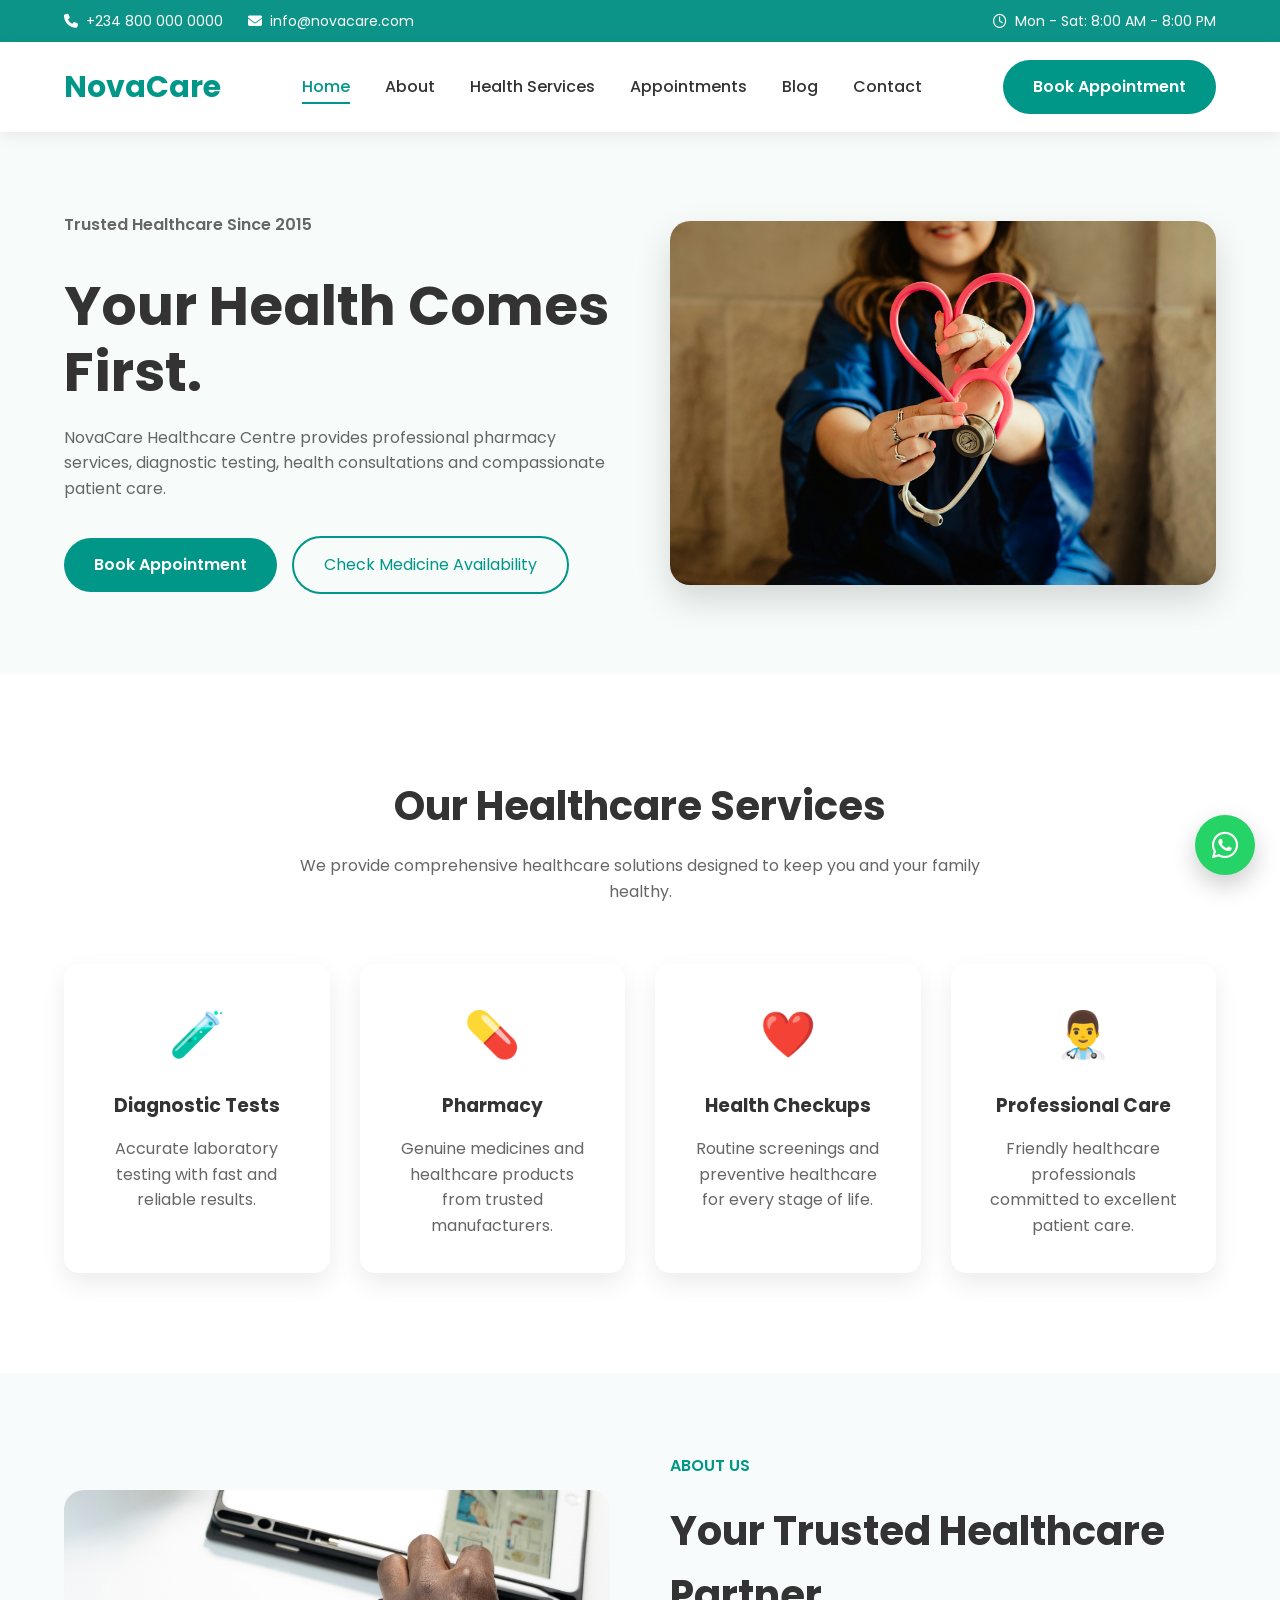
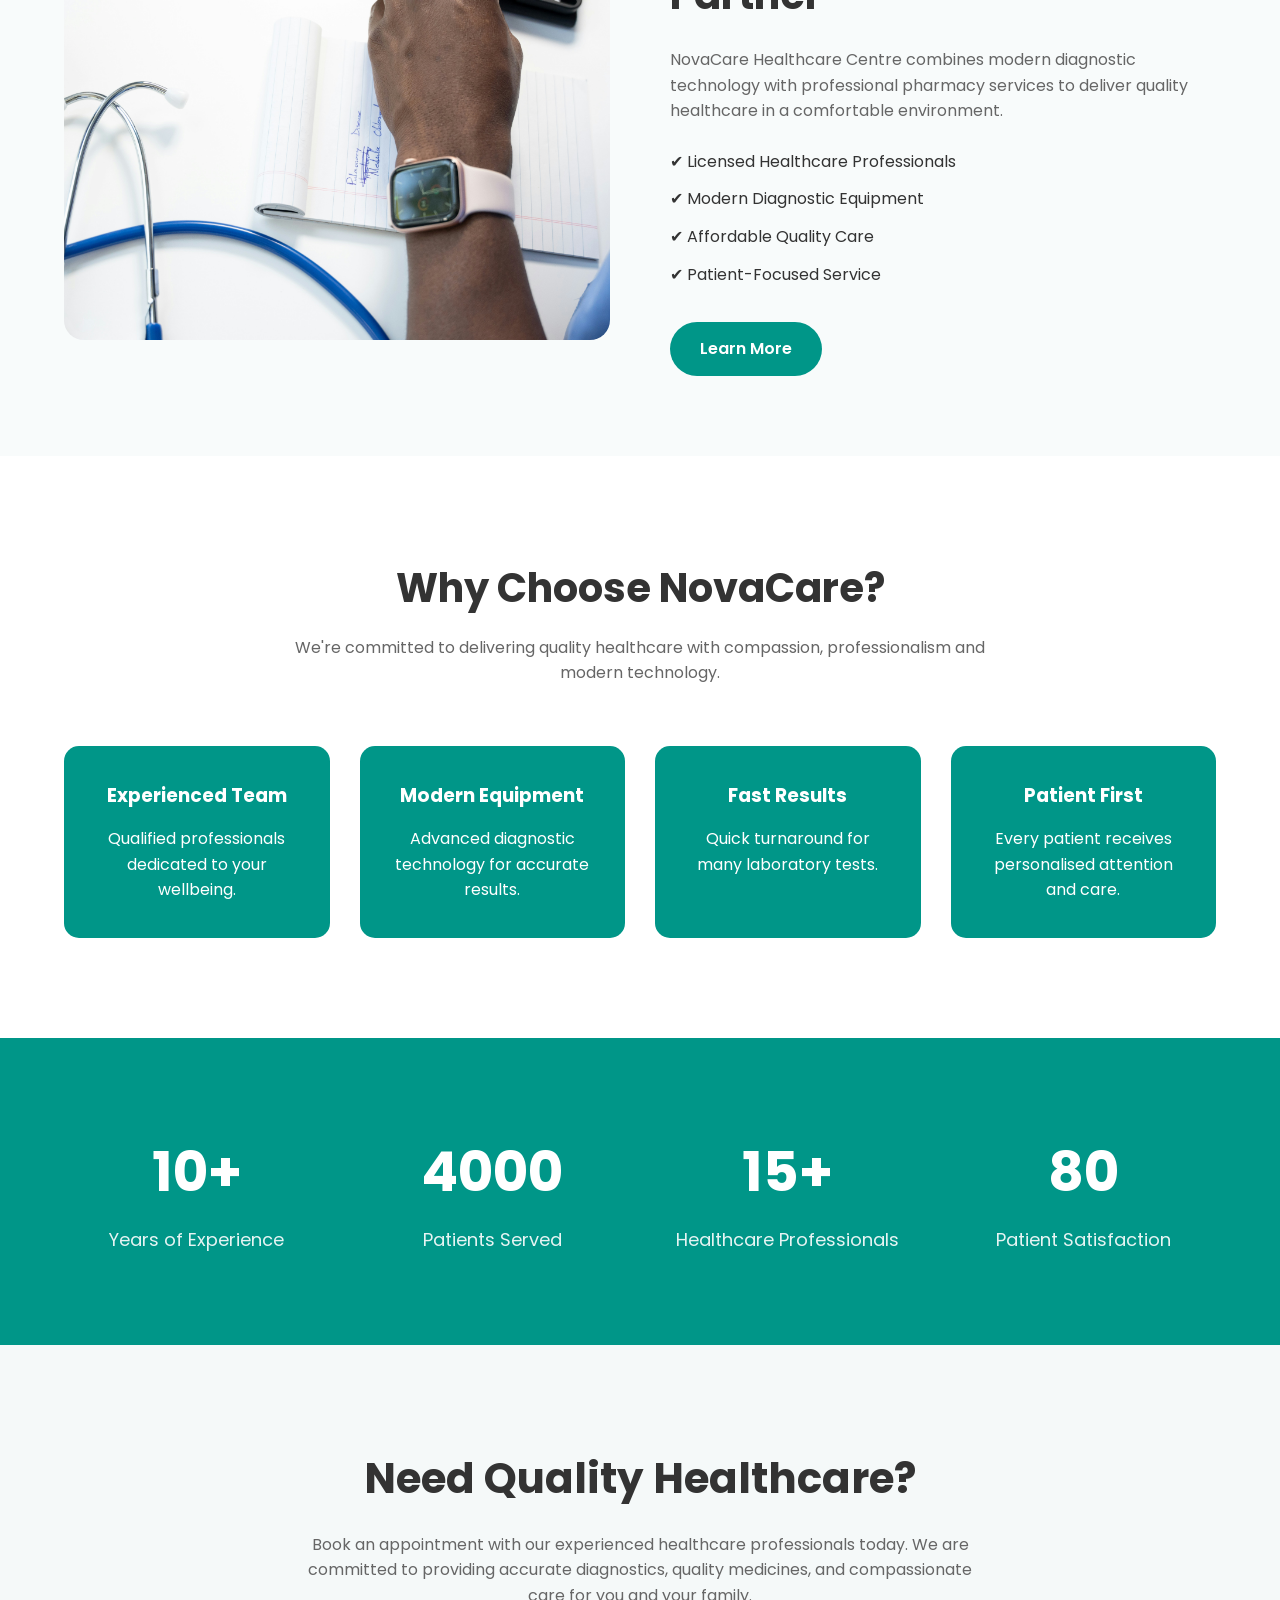
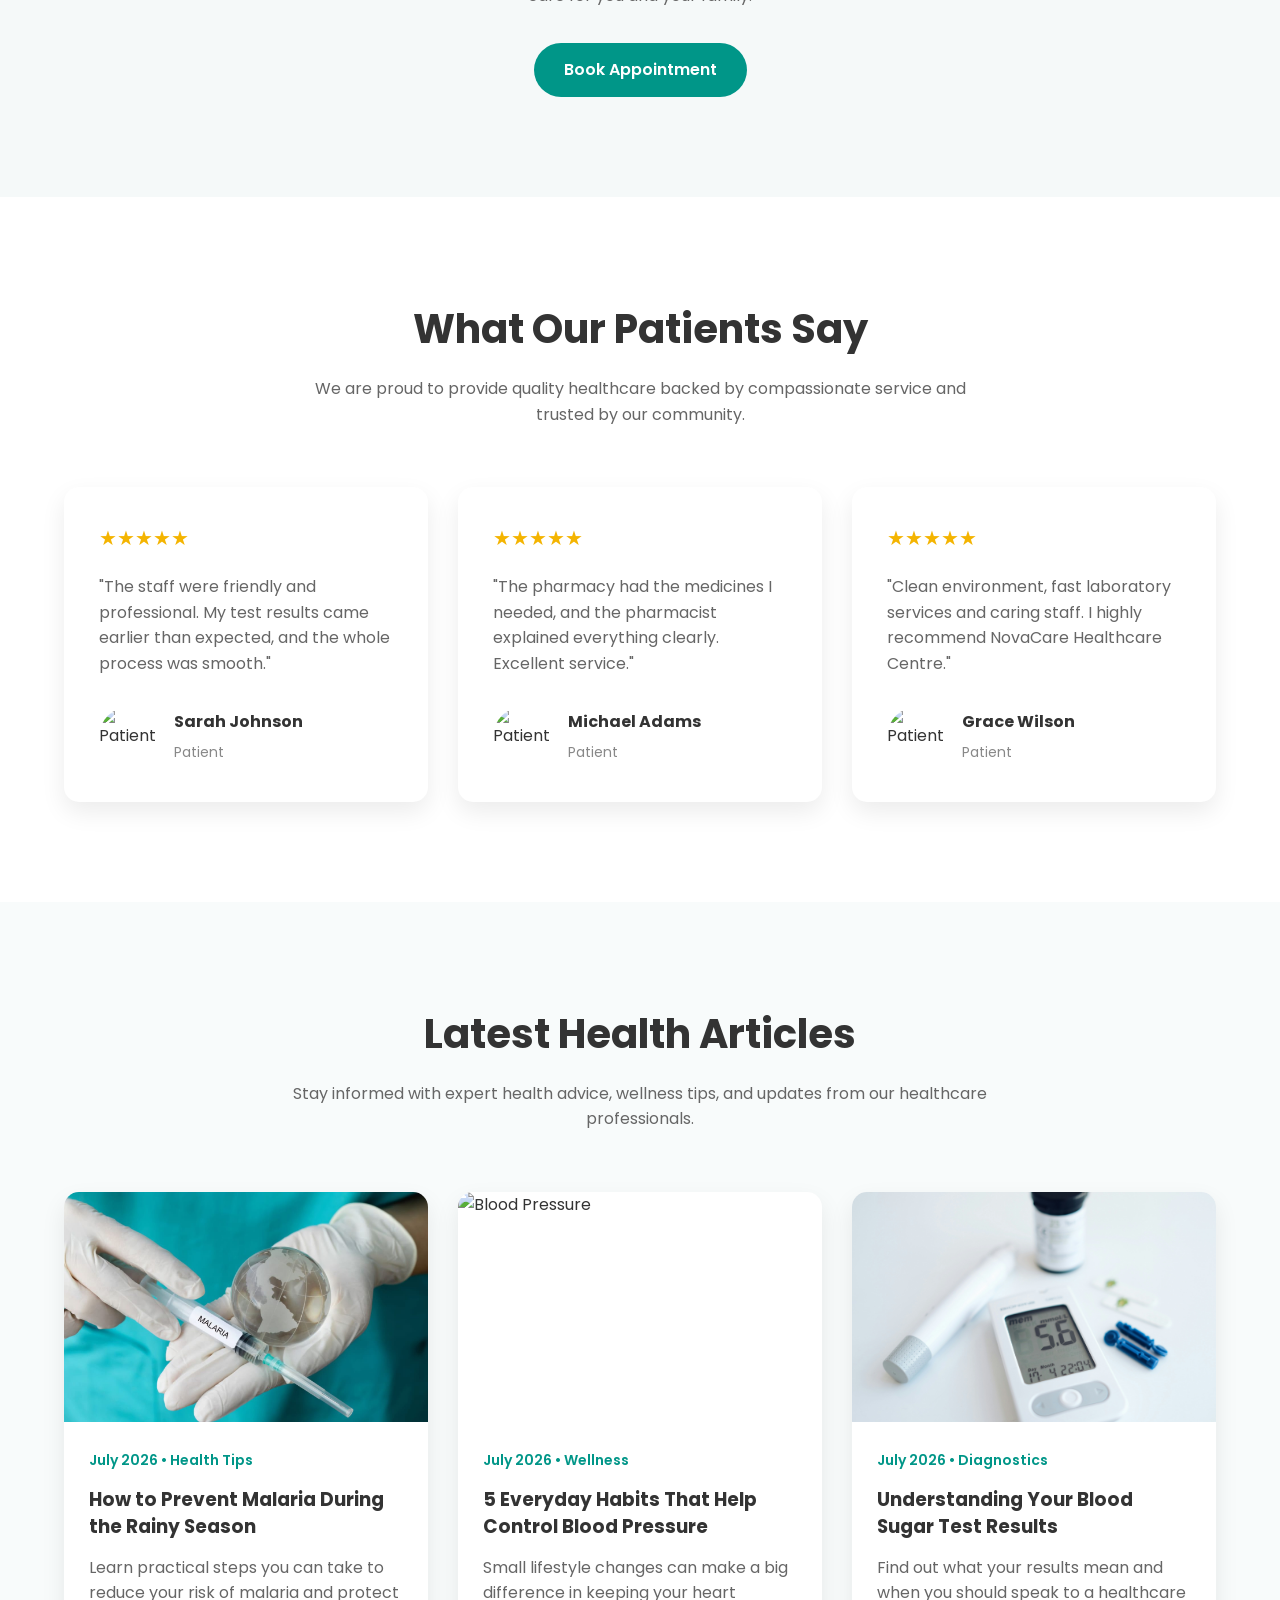
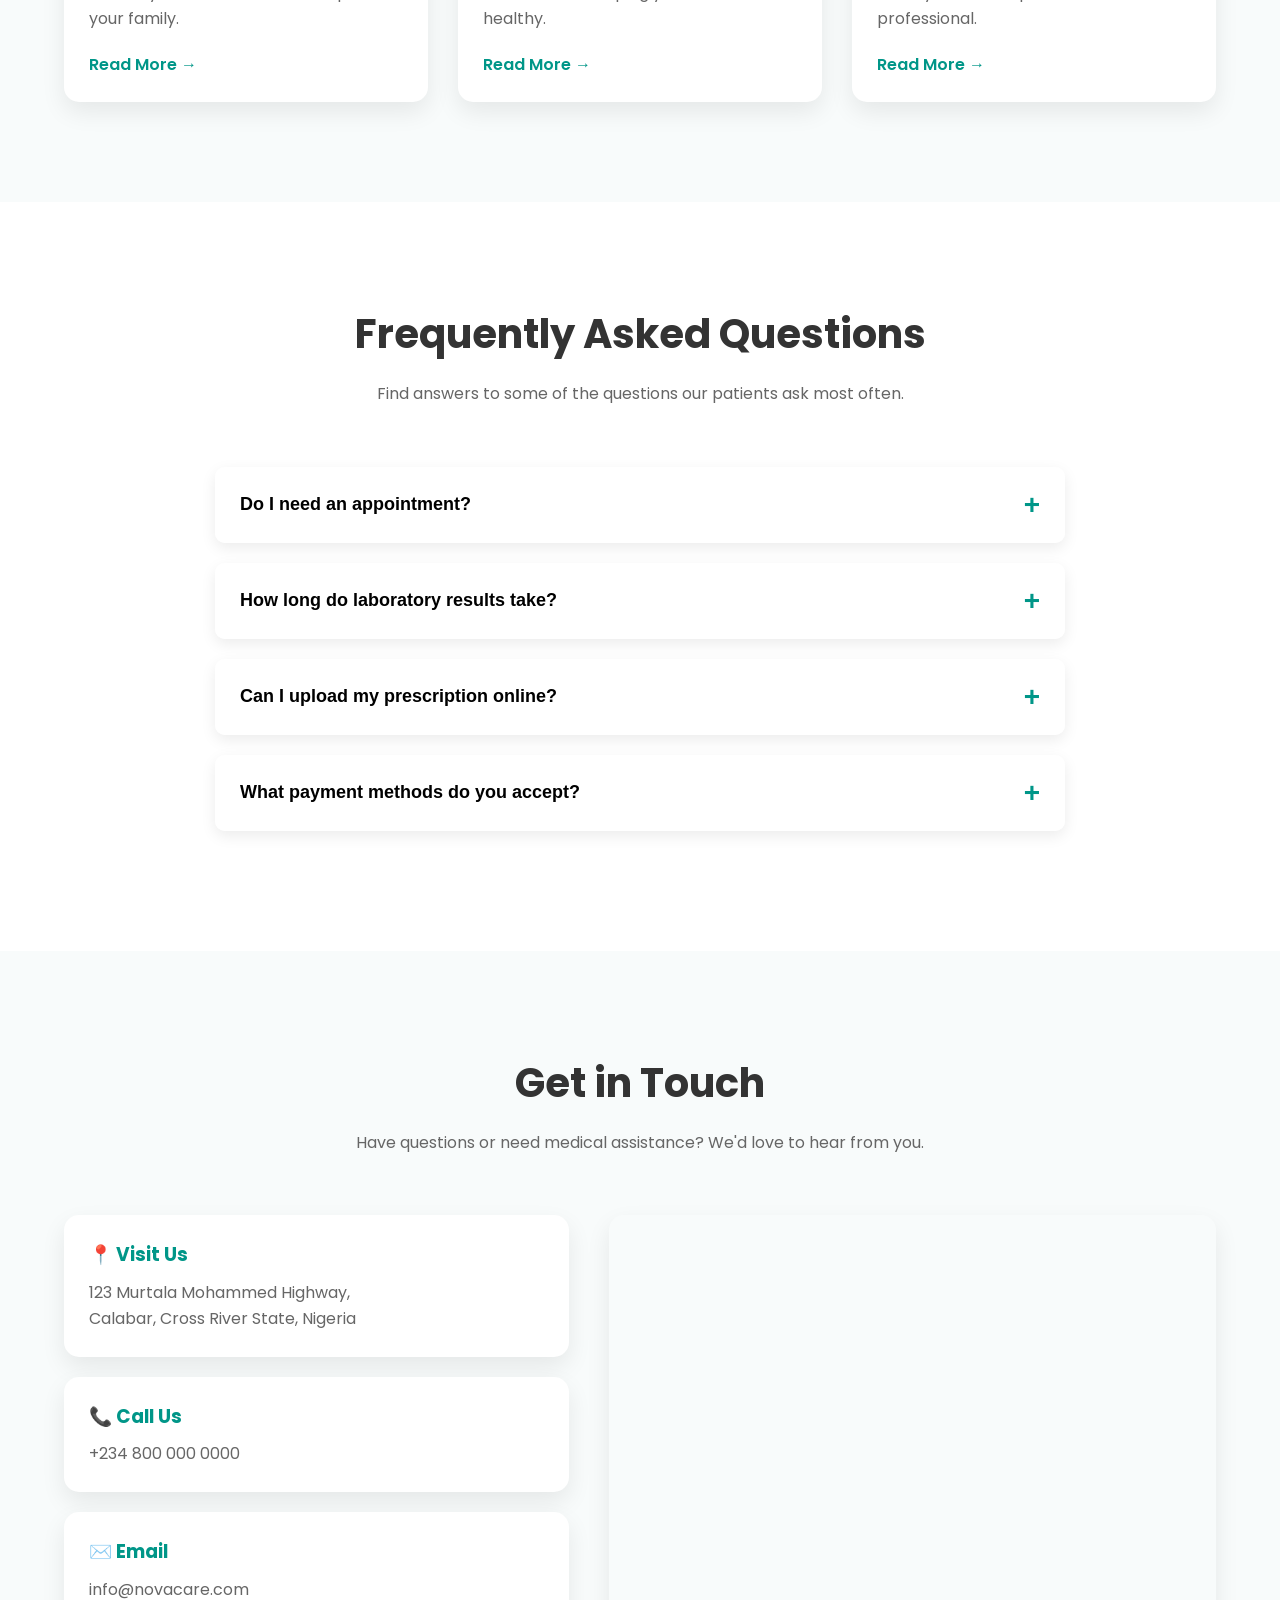
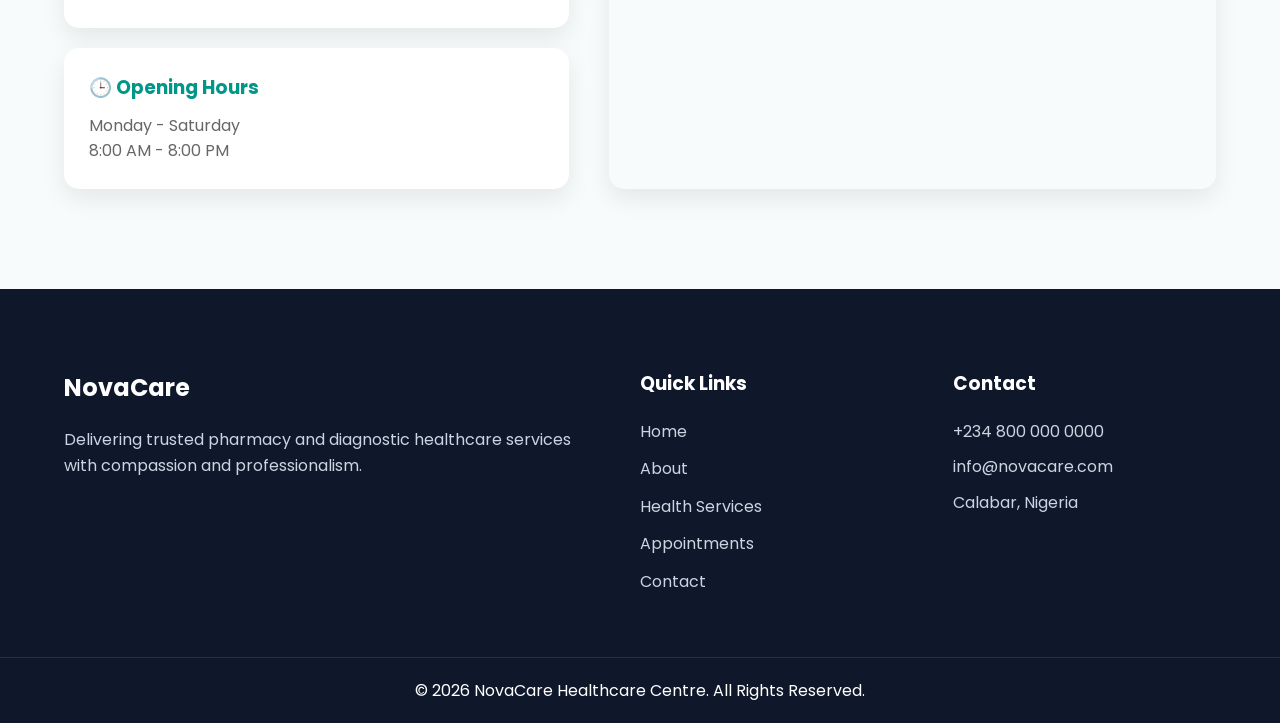
==== index.html @ 275d57fd "Initial commit: healthcare template" ====
<!DOCTYPE html>
<html lang="en">
<head>
    <meta charset="UTF-8">
    <meta name="viewport" content="width=device-width, initial-scale=1.0">

    <title>NovaCare Healthcare Centre</title>

    <meta name="description" content="Professional pharmacy and diagnostic healthcare services.">

    <link rel="stylesheet" href="css/style.css">

    <link rel="preconnect" href="https://fonts.googleapis.com">
    <link rel="preconnect" href="https://fonts.gstatic.com" crossorigin>

    <link href="https://fonts.googleapis.com/css2?family=Poppins:wght@300;400;500;600;700&display=swap" rel="stylesheet">

    <link rel="stylesheet" href="https://cdnjs.cloudflare.com/ajax/libs/font-awesome/6.7.2/css/all.min.css">
</head>

<body>

    <!-- ================= TOP BAR ================= -->
    <div class="top-bar">

        <div class="container">
    
            <div class="top-left">
    
                <span>
                    <i class="fa-solid fa-phone"></i>
                    +234 800 000 0000
                </span>
    
                <span>
                    <i class="fa-solid fa-envelope"></i>
                    info@novacare.com
                </span>
    
            </div>
    
            <div class="top-right">
    
                <span>
                    <i class="fa-regular fa-clock"></i>
                    Mon - Sat: 8:00 AM - 8:00 PM
                </span>
    
            </div>
    
        </div>
    
    </div>

    <!-- ================= HEADER ================= -->

    <header>

        <div class="container">

            <div class="logo">

                NovaCare
            
            </div>
            
            <div class="menu-toggle">
            
                <i class="fa-solid fa-bars"></i>
            
            </div>
            
            <nav>
            
                <ul>
            
                    <li><a href="#" class="active">Home</a></li>
                    <li><a href="#">About</a></li>
                    <li><a href="#">Health Services</a></li>
                    <li><a href="#">Appointments</a></li>
                    <li><a href="#">Blog</a></li>
                    <li><a href="#">Contact</a></li>
            
                </ul>
            
            </nav>

            <a href="#" class="btn">

                Book Appointment

            </a>

        </div>

    </header>


    <!-- ================= HERO ================= -->

    <section class="hero">

        <div class="container hero-content">

            <div class="hero-text">

                <p class="small-title">

                    Trusted Healthcare Since 2015

                </p>

                <h1>

                    Your Health Comes First.

                </h1>

                <p>

                    NovaCare Healthcare Centre provides professional pharmacy services,
                    diagnostic testing, health consultations and compassionate patient care.

                </p>

                <div class="hero-buttons">

                    <a href="#" class="btn">

                        Book Appointment

                    </a>

                    <a href="#" class="btn-outline">

                        Check Medicine Availability

                    </a>

                </div>

            </div>

            <div class="hero-image">

                <img src="images/hero.jpg" alt="Healthcare">

            </div>

        </div>

    </section>

    <!-- ================= QUICK SERVICES ================= -->

<section class="quick-services">

    <div class="container">

        <div class="section-title">

            <h2>Our Healthcare Services</h2>

            <p>
                We provide comprehensive healthcare solutions designed to keep you and your family healthy.
            </p>

        </div>

        <div class="services-grid">

            <div class="service-card">

                <div class="service-icon">🧪</div>

                <h3>Diagnostic Tests</h3>

                <p>
                    Accurate laboratory testing with fast and reliable results.
                </p>

            </div>

            <div class="service-card">

                <div class="service-icon">💊</div>

                <h3>Pharmacy</h3>

                <p>
                    Genuine medicines and healthcare products from trusted manufacturers.
                </p>

            </div>

            <div class="service-card">

                <div class="service-icon">❤️</div>

                <h3>Health Checkups</h3>

                <p>
                    Routine screenings and preventive healthcare for every stage of life.
                </p>

            </div>

            <div class="service-card">

                <div class="service-icon">👨‍⚕️</div>

                <h3>Professional Care</h3>

                <p>
                    Friendly healthcare professionals committed to excellent patient care.
                </p>

            </div>

        </div>

    </div>

</section>

<!-- ================= ABOUT ================= -->

<section class="about fade">

    <div class="container about-content">

        <div class="about-image">

            <img src="images/partner.jpg" alt="Healthcare Team">

        </div>

        <div class="about-text">

            <span>ABOUT US</span>

            <h2>Your Trusted Healthcare Partner</h2>

            <p>

                NovaCare Healthcare Centre combines modern diagnostic technology with
                professional pharmacy services to deliver quality healthcare in a
                comfortable environment.

            </p>

            <ul>

                <li>✔ Licensed Healthcare Professionals</li>

                <li>✔ Modern Diagnostic Equipment</li>

                <li>✔ Affordable Quality Care</li>

                <li>✔ Patient-Focused Service</li>

            </ul>

            <a href="#" class="btn">

                Learn More

            </a>

        </div>

    </div>

</section>

<!-- ================= WHY CHOOSE US ================= -->

<section class="why-us">

    <div class="container">

        <div class="section-title">

            <h2>Why Choose NovaCare?</h2>

            <p>

                We're committed to delivering quality healthcare with compassion,
                professionalism and modern technology.

            </p>

        </div>

        <div class="why-grid">

            <div class="why-card">

                <h3>Experienced Team</h3>

                <p>
                    Qualified professionals dedicated to your wellbeing.
                </p>

            </div>

            <div class="why-card">

                <h3>Modern Equipment</h3>

                <p>
                    Advanced diagnostic technology for accurate results.
                </p>

            </div>

            <div class="why-card">

                <h3>Fast Results</h3>

                <p>
                    Quick turnaround for many laboratory tests.
                </p>

            </div>

            <div class="why-card">

                <h3>Patient First</h3>

                <p>
                    Every patient receives personalised attention and care.
                </p>

            </div>

        </div>

    </div>

</section>

<!-- ================= STATS ================= -->

<section class="stats">

    <div class="container">

        <div class="stats-grid">

            <div class="stat-card">

                <h2 class="counter" data-target="10">0</h2>

                <p>Years of Experience</p>

            </div>

            <div class="stat-card">

                <h2 class="counter" data-target="5000">0</h2>

                <p>Patients Served</p>

            </div>

            <div class="stat-card">

                <h2 class="counter" data-target="15">0</h2>

                <p>Healthcare Professionals</p>

            </div>

            <div class="stat-card">

                <h2 class="counter" data-target="98">0</h2>

                <p>Patient Satisfaction</p>

            </div>

        </div>

    </div>

</section>

<!-- ================= CTA ================= -->

<section class="cta">

    <div class="container">

        <h2>Need Quality Healthcare?</h2>

        <p>
            Book an appointment with our experienced healthcare professionals today.
            We are committed to providing accurate diagnostics, quality medicines,
            and compassionate care for you and your family.
        </p>

        <a href="appointment.html" class="btn">
            Book Appointment
        </a>

    </div>

</section>

<!-- ================= TESTIMONIALS ================= -->

<section class="testimonials">

    <div class="container">

        <div class="section-title">

            <h2>What Our Patients Say</h2>

            <p>
                We are proud to provide quality healthcare backed by compassionate service
                and trusted by our community.
            </p>

        </div>

        <div class="testimonial-grid">

            <div class="testimonial-card">

                <div class="stars">
                    ★★★★★
                </div>

                <p>

                    "The staff were friendly and professional. My test results came
                    earlier than expected, and the whole process was smooth."

                </p>

                <div class="patient">

                    <img src="images/patient1.jpg" alt="Patient">

                    <div>

                        <h4>Sarah Johnson</h4>

                        <span>Patient</span>

                    </div>

                </div>

            </div>

            <div class="testimonial-card">

                <div class="stars">
                    ★★★★★
                </div>

                <p>

                    "The pharmacy had the medicines I needed, and the pharmacist
                    explained everything clearly. Excellent service."

                </p>

                <div class="patient">

                    <img src="images/patient2.jpg" alt="Patient">

                    <div>

                        <h4>Michael Adams</h4>

                        <span>Patient</span>

                    </div>

                </div>

            </div>

            <div class="testimonial-card">

                <div class="stars">
                    ★★★★★
                </div>

                <p>

                    "Clean environment, fast laboratory services and caring staff.
                    I highly recommend NovaCare Healthcare Centre."

                </p>

                <div class="patient">

                    <img src="images/patient3.jpg" alt="Patient">

                    <div>

                        <h4>Grace Wilson</h4>

                        <span>Patient</span>

                    </div>

                </div>

            </div>

        </div>

    </div>

</section>

<!-- ================= BLOG ================= -->

<section class="blog">

    <div class="container">

        <div class="section-title">

            <h2>Latest Health Articles</h2>

            <p>
                Stay informed with expert health advice, wellness tips, and updates
                from our healthcare professionals.
            </p>

        </div>

        <div class="blog-grid">

            <!-- Card 1 -->

            <article class="blog-card">

                <img src="images/prevent_malaria.jpeg" alt="Preventing Malaria">

                <div class="blog-content">

                    <span>July 2026 • Health Tips</span>

                    <h3>How to Prevent Malaria During the Rainy Season</h3>

                    <p>
                        Learn practical steps you can take to reduce your risk of malaria
                        and protect your family.
                    </p>

                    <a href="#">Read More →</a>

                </div>

            </article>

            <!-- Card 2 -->

            <article class="blog-card">

                <img src="images/blood_pressure.jpg" alt="Blood Pressure">

                <div class="blog-content">

                    <span>July 2026 • Wellness</span>

                    <h3>5 Everyday Habits That Help Control Blood Pressure</h3>

                    <p>
                        Small lifestyle changes can make a big difference in keeping your
                        heart healthy.
                    </p>

                    <a href="#">Read More →</a>

                </div>

            </article>

            <!-- Card 3 -->

            <article class="blog-card">

                <img src="images/blood_sugar.jpg" alt="Blood Sugar Test">

                <div class="blog-content">

                    <span>July 2026 • Diagnostics</span>

                    <h3>Understanding Your Blood Sugar Test Results</h3>

                    <p>
                        Find out what your results mean and when you should speak to a
                        healthcare professional.
                    </p>

                    <a href="#">Read More →</a>

                </div>

            </article>

        </div>

    </div>

</section>
<!-- ================= FAQ ================= -->

<section class="faq">

    <div class="container">

        <div class="section-title">

            <h2>Frequently Asked Questions</h2>

            <p>
                Find answers to some of the questions our patients ask most often.
            </p>

        </div>

        <div class="faq-container">

            <div class="faq-item">

                <button class="faq-question">

                    Do I need an appointment?

                    <span>+</span>

                </button>

                <div class="faq-answer">

                    <p>
                        Walk-in patients are welcome, but booking an appointment
                        helps us serve you faster.
                    </p>

                </div>

            </div>

            <div class="faq-item">

                <button class="faq-question">

                    How long do laboratory results take?

                    <span>+</span>

                </button>

                <div class="faq-answer">

                    <p>
                        Most routine laboratory results are available within
                        24 hours. Some specialised tests may take longer.
                    </p>

                </div>

            </div>

            <div class="faq-item">

                <button class="faq-question">

                    Can I upload my prescription online?

                    <span>+</span>

                </button>

                <div class="faq-answer">

                    <p>
                        Yes. You can upload a clear photo of your prescription,
                        and our pharmacy team will contact you regarding
                        availability.
                    </p>

                </div>

            </div>

            <div class="faq-item">

                <button class="faq-question">

                    What payment methods do you accept?

                    <span>+</span>

                </button>

                <div class="faq-answer">

                    <p>
                        We accept cash, bank transfer, POS payments and
                        other supported payment options.
                    </p>

                </div>

            </div>

        </div>

    </div>

</section>
<!-- ================= CONTACT ================= -->

<section class="contact-section">

    <div class="container">

        <div class="section-title">

            <h2>Get in Touch</h2>

            <p>
                Have questions or need medical assistance? We'd love to hear from you.
            </p>

        </div>

        <div class="contact-grid">

            <!-- Contact Info -->

            <div class="contact-info">

                <div class="contact-card">

                    <h3>📍 Visit Us</h3>

                    <p>
                        123 Murtala Mohammed Highway,<br>
                        Calabar, Cross River State, Nigeria
                    </p>

                </div>

                <div class="contact-card">

                    <h3>📞 Call Us</h3>

                    <p>+234 800 000 0000</p>

                </div>

                <div class="contact-card">

                    <h3>✉️ Email</h3>

                    <p>info@novacare.com</p>

                </div>

                <div class="contact-card">

                    <h3>🕒 Opening Hours</h3>

                    <p>Monday - Saturday</p>
                    <p>8:00 AM - 8:00 PM</p>

                </div>

            </div>

            <!-- Map -->

            <div class="contact-map">

                <iframe
                    src="https://www.google.com/maps?q=Calabar,Nigeria&output=embed"
                    loading="lazy"
                    allowfullscreen>
                </iframe>

            </div>

        </div>

    </div>

</section>

<footer>

    <div class="container footer-grid">

        <div>

            <h2>NovaCare</h2>

            <p>
                Delivering trusted pharmacy and diagnostic healthcare services
                with compassion and professionalism.
            </p>

        </div>

        <div>

            <h3>Quick Links</h3>

            <ul>

                <li><a href="#">Home</a></li>
                <li><a href="#">About</a></li>
                <li><a href="#">Health Services</a></li>
                <li><a href="#">Appointments</a></li>
                <li><a href="#">Contact</a></li>

            </ul>

        </div>

        <div>

            <h3>Contact</h3>

            <p>+234 800 000 0000</p>
            <p>info@novacare.com</p>
            <p>Calabar, Nigeria</p>

        </div>

    </div>

    <div class="copyright">

        <p>

            © 2026 NovaCare Healthcare Centre. All Rights Reserved.

        </p>

    </div>

</footer>


<script src="js/script.js"></script>


<a href="#" class="whatsapp-btn">

    <i class="fa-brands fa-whatsapp"></i>

</a>

<button id="scrollTop">

    <i class="fa-solid fa-arrow-up"></i>
    
    </button>
</body>
</html>
---- css/style.css ----
/* ====================================
   GOOGLE FONT
==================================== */
@import url('https://fonts.googleapis.com/css2?family=Poppins:wght@300;400;500;600;700;800&display=swap');

/* ====================================
   RESET
==================================== */

*{
    margin:0;
    padding:0;
    box-sizing:border-box;
}

html{
    scroll-behavior:smooth;
}

body{
    font-family:"Poppins",sans-serif;
    color:#333;
    background:#fff;
    line-height:1.6;
}

img{
    width:100%;
    display:block;
}

a{
    text-decoration:none;
}

ul{
    list-style:none;
}
.menu-toggle{

    display:none;

    font-size:28px;

    cursor:pointer;

}

@media(max-width:992px){

    .menu-toggle{

        display:block;

    }

    nav{

        position:absolute;

        top:100%;

        left:0;

        width:100%;

        background:#fff;

        display:none;

    }

    nav.active{

        display:block;

    }

    nav ul{

        flex-direction:column;

        padding:25px;

    }

}

#scrollTop{

    position:fixed;

    bottom:100px;

    right:25px;

    width:50px;

    height:50px;

    border:none;

    border-radius:50%;

    background:#009688;

    color:#fff;

    font-size:20px;

    cursor:pointer;

    display:none;

    z-index:999;

}
/* ====================================
   REUSABLE
==================================== */

.container{
    width:90%;
    max-width:1200px;
    margin:auto;
}

.btn{
    display:inline-block;
    padding:14px 30px;
    background:#009688;
    color:#fff;
    border-radius:50px;
    font-weight:600;
    transition:.3s;
}

.btn:hover{
    background:#00796b;
}

.btn-outline{
    display:inline-block;
    padding:14px 30px;
    border:2px solid #009688;
    color:#009688;
    border-radius:50px;
    margin-left:15px;
    transition:.3s;
}

.btn-outline:hover{
    background:#009688;
    color:#fff;
}

/* ====================================
   TOP BAR
==================================== */

.top-bar{
    background:#0d9488;
    color:#fff;
    font-size:14px;
    padding:10px 0;
}

.top-bar .container{
    display:flex;
    justify-content:space-between;
    align-items:center;
}


.top-left span,
.top-right span {
    display: flex;
    align-items: center;
    gap: 8px;
}

.top-left {
    display: flex;
    gap: 25px;
}

/* ====================================
   HEADER
==================================== */

header{

    position:sticky;

    top:0;

    left:0;

    width:100%;

    background:#fff;

    z-index:1000;

    box-shadow:0 3px 15px rgba(0,0,0,.08);

}
header .container{
    display:flex;
    justify-content:space-between;
    align-items:center;
    padding:18px 0;
}

.logo{
    font-size:30px;
    font-weight:700;
    color:#009688;
}

nav ul{
    display:flex;
    gap:35px;
}

nav a{
    color:#333;
    font-weight:500;
    transition:.3s;
}

nav a:hover{
    color:#009688;
}

nav a.active{

    color:#009688;
    
    }
    
    nav a{
    
    position:relative;
    
    }
    
    nav a::after{
    
    content:"";
    
    position:absolute;
    
    left:0;
    
    bottom:-6px;
    
    width:0;
    
    height:2px;
    
    background:#009688;
    
    transition:.3s;
    
    }
    
    nav a:hover::after,
    
    nav a.active::after{
    
    width:100%;
    
    }

/* ====================================
   HERO
==================================== */

.hero{
    padding:80px 0;
    background:#f7fcfb;
}

.hero-content{
    display:grid;
    grid-template-columns:1fr 1fr;
    gap:60px;
    align-items:center;
}

.small-title{
    color:#009688;
    font-weight:600;
    margin-bottom:15px;
}

.hero h1{
    font-size:55px;
    line-height:1.2;
    margin-bottom:20px;
}

.hero p{
    color:#666;
    margin-bottom:35px;
}

.hero-buttons{
    display:flex;
    align-items:center;
    flex-wrap:wrap;
}

.hero-image img{
    border-radius:20px;
    box-shadow:0 15px 35px rgba(0,0,0,.15);
}



.fade{
    opacity:0;
    transform:translateY(60px);
    transition:.8s ease;
}

.fade.show{
    opacity:1;
    transform:translateY(0);
}

/* ==========================
   SECTION TITLE
========================== */

.section-title{
    text-align:center;
    margin-bottom:60px;
}

.section-title h2{
    font-size:40px;
    margin-bottom:15px;
}

.section-title p{
    max-width:700px;
    margin:auto;
    color:#666;
}

/* ==========================
   QUICK SERVICES
========================== */

.quick-services{
    padding:100px 0;
}

.services-grid{
    display:grid;
    grid-template-columns:repeat(4,1fr);
    gap:30px;
}

.service-card{
    background:#fff;
    padding:35px;
    border-radius:15px;
    box-shadow:0 10px 25px rgba(0,0,0,.08);
    text-align:center;
    transition:.3s;
}

.service-card:hover{
    transform:translateY(-10px);
}

.service-icon{
    font-size:45px;
    margin-bottom:20px;
}

.service-card h3{
    margin-bottom:15px;
}

.service-card p{
    color:#666;
}

/* ==========================
   ABOUT
========================== */

.about{
    padding:80px 0;
    background:#f8fbfb;
}

.about-content{
    display:grid;
    grid-template-columns:1fr 1fr;
    gap:60px;
    align-items:center;
}



.about-text span{
    color:#009688;
    font-weight:600;
}

.about-text h2{
    font-size:40px;
    margin:20px 0;
}

.about-text p{
    color:#666;
    margin-bottom:25px;
}

.about-text ul{
    margin-bottom:35px;
}

.about-text li{
    margin-bottom:12px;
}
.about-image img{
    width:100%;
    height:450px;
    object-fit:cover;
    border-radius:20px;
}

/* ==========================
   WHY US
========================== */

.why-us{
    padding:100px 0;
}

.why-grid{
    display:grid;
    grid-template-columns:repeat(4,1fr);
    gap:30px;
}

.why-card{
    padding:35px;
    border-radius:15px;
    text-align:center;
    background:#009688;
    color:#fff;
}

.why-card h3{
    margin-bottom:15px;
}

/* ==========================
   STATS
========================== */

.stats{

    background:#009688;

    padding:90px 0;

}

.stats-grid{

    display:grid;

    grid-template-columns:repeat(4,1fr);

    gap:30px;

}

.stat-card{

    text-align:center;

    color:#fff;

}

.stat-card h2{

    font-size:55px;

    font-weight:700;

    margin-bottom:10px;

}

.stat-card p{

    font-size:18px;

    opacity:.9;

}

/* ==========================
   CTA
========================== */

.cta{

    padding:100px 0;

    text-align:center;

    background:#f5f9f9;

}

.cta h2{

    font-size:42px;

    margin-bottom:20px;

}

.cta p{

    max-width:700px;

    margin:0 auto 35px;

    color:#666;


}

/* ==========================
   TESTIMONIALS
========================== */

.testimonials{

    padding:100px 0;

    background:#fff;

}

.testimonial-grid{

    display:grid;

    grid-template-columns:repeat(3,1fr);

    gap:30px;

}

.testimonial-card{

    background:#fff;

    padding:35px;

    border-radius:15px;

    box-shadow:0 10px 25px rgba(0,0,0,.08);

    transition:.3s;

}

.testimonial-card:hover{

    transform:translateY(-8px);

}

.stars{

    color:#f4b400;

    font-size:20px;

    margin-bottom:20px;

}

.testimonial-card p{

    color:#666;

    margin-bottom:30px;

}

.patient{

    display:flex;

    align-items:center;

    gap:15px;

}

.patient img{

    width:60px;

    height:60px;

    border-radius:50%;

    object-fit:cover;

}

.patient h4{

    margin-bottom:4px;

}

.patient span{

    color:#888;

    font-size:14px;

}

/* ==========================
   BLOG
========================== */

.blog{

    padding:100px 0;

    background:#f8fbfb;

}

.blog-grid{

    display:grid;

    grid-template-columns:repeat(3,1fr);

    gap:30px;

}

.blog-card{

    background:#fff;

    border-radius:15px;

    overflow:hidden;

    box-shadow:0 10px 25px rgba(0,0,0,.08);

    transition:.3s;

}

.blog-card:hover{

    transform:translateY(-10px);

}

.blog-card img{

    width:100%;

    height:230px;

    object-fit:cover;

}

.blog-content{

    padding:25px;

}

.blog-content span{

    color:#009688;

    font-size:14px;

    font-weight:600;

}

.blog-content h3{

    margin:15px 0;

    line-height:1.4;

}

.blog-content p{

    color:#666;

    margin-bottom:20px;

}

.blog-content a{

    color:#009688;

    font-weight:600;

}

.blog-content a:hover{

    text-decoration:underline;

}

/* ==========================
   FAQ
========================== */

.faq{

    padding:100px 0;

}

.faq-container{

    max-width:850px;

    margin:auto;

}

.faq-item{

    margin-bottom:20px;

    border-radius:10px;

    overflow:hidden;

    box-shadow:0 5px 15px rgba(0,0,0,.08);

}

.faq-question{

    width:100%;

    border:none;

    background:#fff;

    padding:22px 25px;

    display:flex;

    justify-content:space-between;

    align-items:center;

    cursor:pointer;

    font-size:18px;

    font-weight:600;

}

.faq-question span{

    font-size:28px;

    color:#009688;

    transition:.3s;

}

.faq-answer{

    background:#f8fbfb;

    max-height:0;

    overflow:hidden;

    transition:max-height .35s ease;

}

.faq-answer p{

    padding:25px;

    color:#666;

}

/* ==========================
   CONTACT
========================== */

.contact-section{

    padding:100px 0;

    background:#f8fbfb;

}

.contact-grid{

    display:grid;

    grid-template-columns:1fr 1.2fr;

    gap:40px;

    align-items:stretch;

}

.contact-info{

    display:grid;

    gap:20px;

}

.contact-card{

    background:#fff;

    padding:25px;

    border-radius:15px;

    box-shadow:0 10px 25px rgba(0,0,0,.08);

}

.contact-card h3{

    margin-bottom:10px;

    color:#009688;

}

.contact-card p{

    color:#666;

}

.contact-map iframe{

    width:100%;

    height:100%;

    min-height:500px;

    border:none;

    border-radius:15px;

    box-shadow:0 10px 25px rgba(0,0,0,.08);

}

/* ==========================
   WHATSAPP BUTTON
========================== */

.whatsapp-btn{

    position:fixed;

    right:25px;

    bottom:25px;

    width:60px;

    height:60px;

    background:#25D366;

    color:#fff;

    border-radius:50%;

    display:flex;

    align-items:center;

    justify-content:center;

    font-size:30px;

    box-shadow:0 10px 25px rgba(0,0,0,.2);

    transition:.3s;

    z-index:1000;

}
.service-card,
.blog-card,
.testimonial-card,
.contact-card{

transition:.4s;

}

.service-card:hover,
.blog-card:hover,
.testimonial-card:hover,
.contact-card:hover{

transform:translateY(-12px);

box-shadow:0 20px 45px rgba(0,0,0,.15);

}
.whatsapp-btn:hover{

    transform:scale(1.1);

}

/* ==========================
   FOOTER
========================== */

footer{

    background:#0f172a;

    color:#fff;

    padding-top:80px;

}

.footer-grid{

    display:grid;

    grid-template-columns:2fr 1fr 1fr;

    gap:50px;

    padding-bottom:50px;

}

.footer-grid h2,
.footer-grid h3{

    margin-bottom:20px;

}

.footer-grid p{

    color:#cbd5e1;

    margin-bottom:10px;

}

.footer-grid ul li{

    margin-bottom:12px;

}

.footer-grid a{

    color:#cbd5e1;

}

.footer-grid a:hover{

    color:#fff;

}

.copyright{

    text-align:center;

    padding:20px;

    border-top:1px solid rgba(255,255,255,.1);

}
.menu-toggle i{
    transition: transform .35s ease;
}

.menu-toggle i.rotate{
    transform: rotate(180deg);
}
/* ==========================
   RESPONSIVE
========================== */

@media (max-width: 992px) {

    /* Navigation */

    .menu-toggle{
        display:block;
    }

    nav{
        position:absolute;
        top:100%;
        left:0;
        width:100%;
        background:#fff;
        display:none;
        box-shadow:0 10px 20px rgba(0,0,0,.08);
    }

    nav.active{
        display:block;
    }

    nav ul{
        flex-direction:column;
        padding:20px;
        gap:20px;
    }

    header .btn{
        display:none;
    }

    /* Hero */

    .hero-content{
        grid-template-columns:1fr;
        text-align:center;
        gap:50px;
    }

    .hero-buttons{
        justify-content:center;
    }

    /* Sections */

    .services-grid,
    .why-grid,
    .about-content,
    .testimonial-grid,
    .blog-grid,
    .contact-grid{
        grid-template-columns:1fr 1fr;
    }

    .stats-grid{
        grid-template-columns:repeat(2,1fr);
    }
    .footer-grid{
        grid-template-columns:1fr;
        text-align:center;
    }

}

@media (max-width:768px){

    /* Top bar */

    .top-bar .container{
        flex-direction:column;
        gap:10px;
        text-align:center;
    }

    .top-left{
        flex-direction:column;
        gap:8px;
    }

    /* Headings */

    .section-title h2,
    .about-text h2,
    .hero h1{
        font-size:32px;
    }

    /* Hero */

    .hero{
        padding:60px 0;
    }

    .hero-buttons{
        flex-direction:column;
        align-items:center;
        gap:15px;
    }

    .btn,
    .btn-outline{
        width:100%;
        max-width:320px;
        margin:0;
        text-align:center;
    }

    /* All grids become one column */

    .services-grid,
    .why-grid,
    .about-content,
    .stats-grid,
    .testimonial-grid,
    .blog-grid,
    .contact-grid{
        grid-template-columns:1fr;
    }

    /* Images */

    .hero-image img,
    .about-image img,
    .blog-card img{
        width:100%;
        height:auto;
    }

    .contact-map iframe{
        min-height:300px;
    }

}
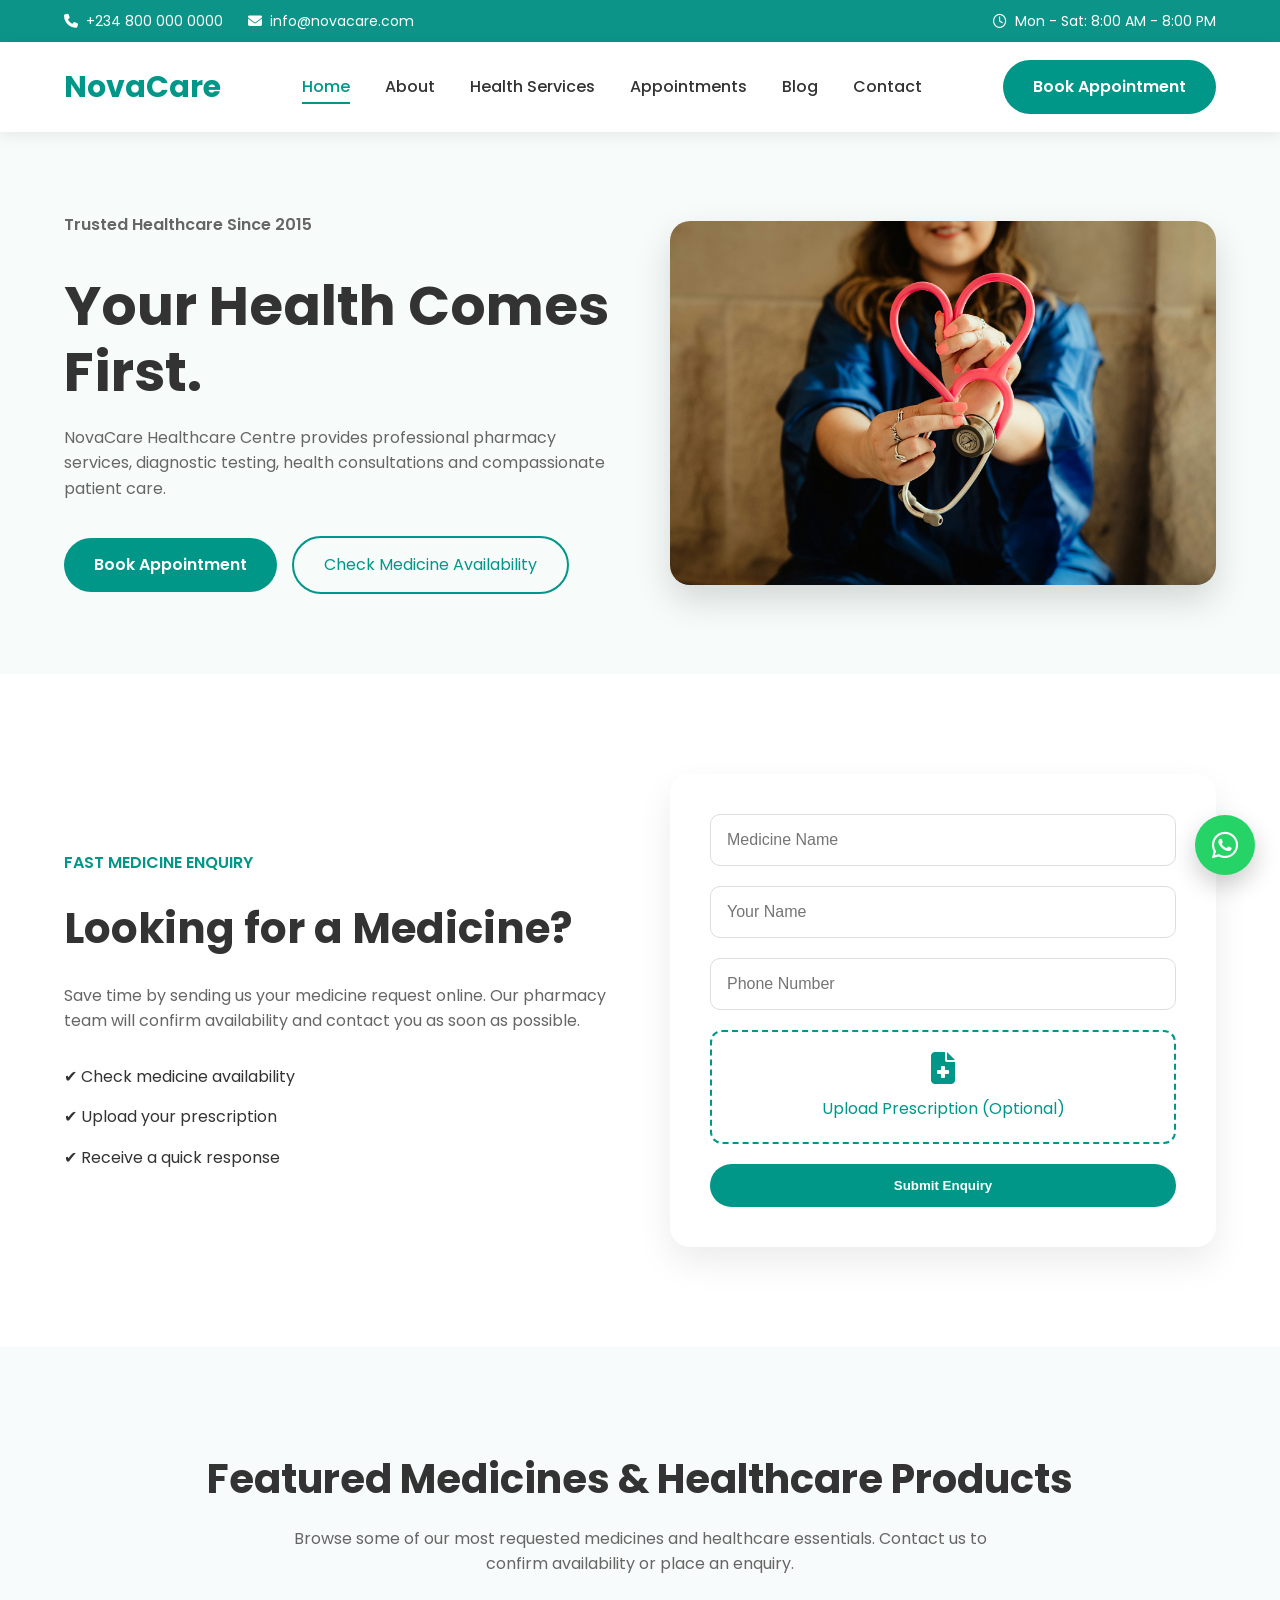
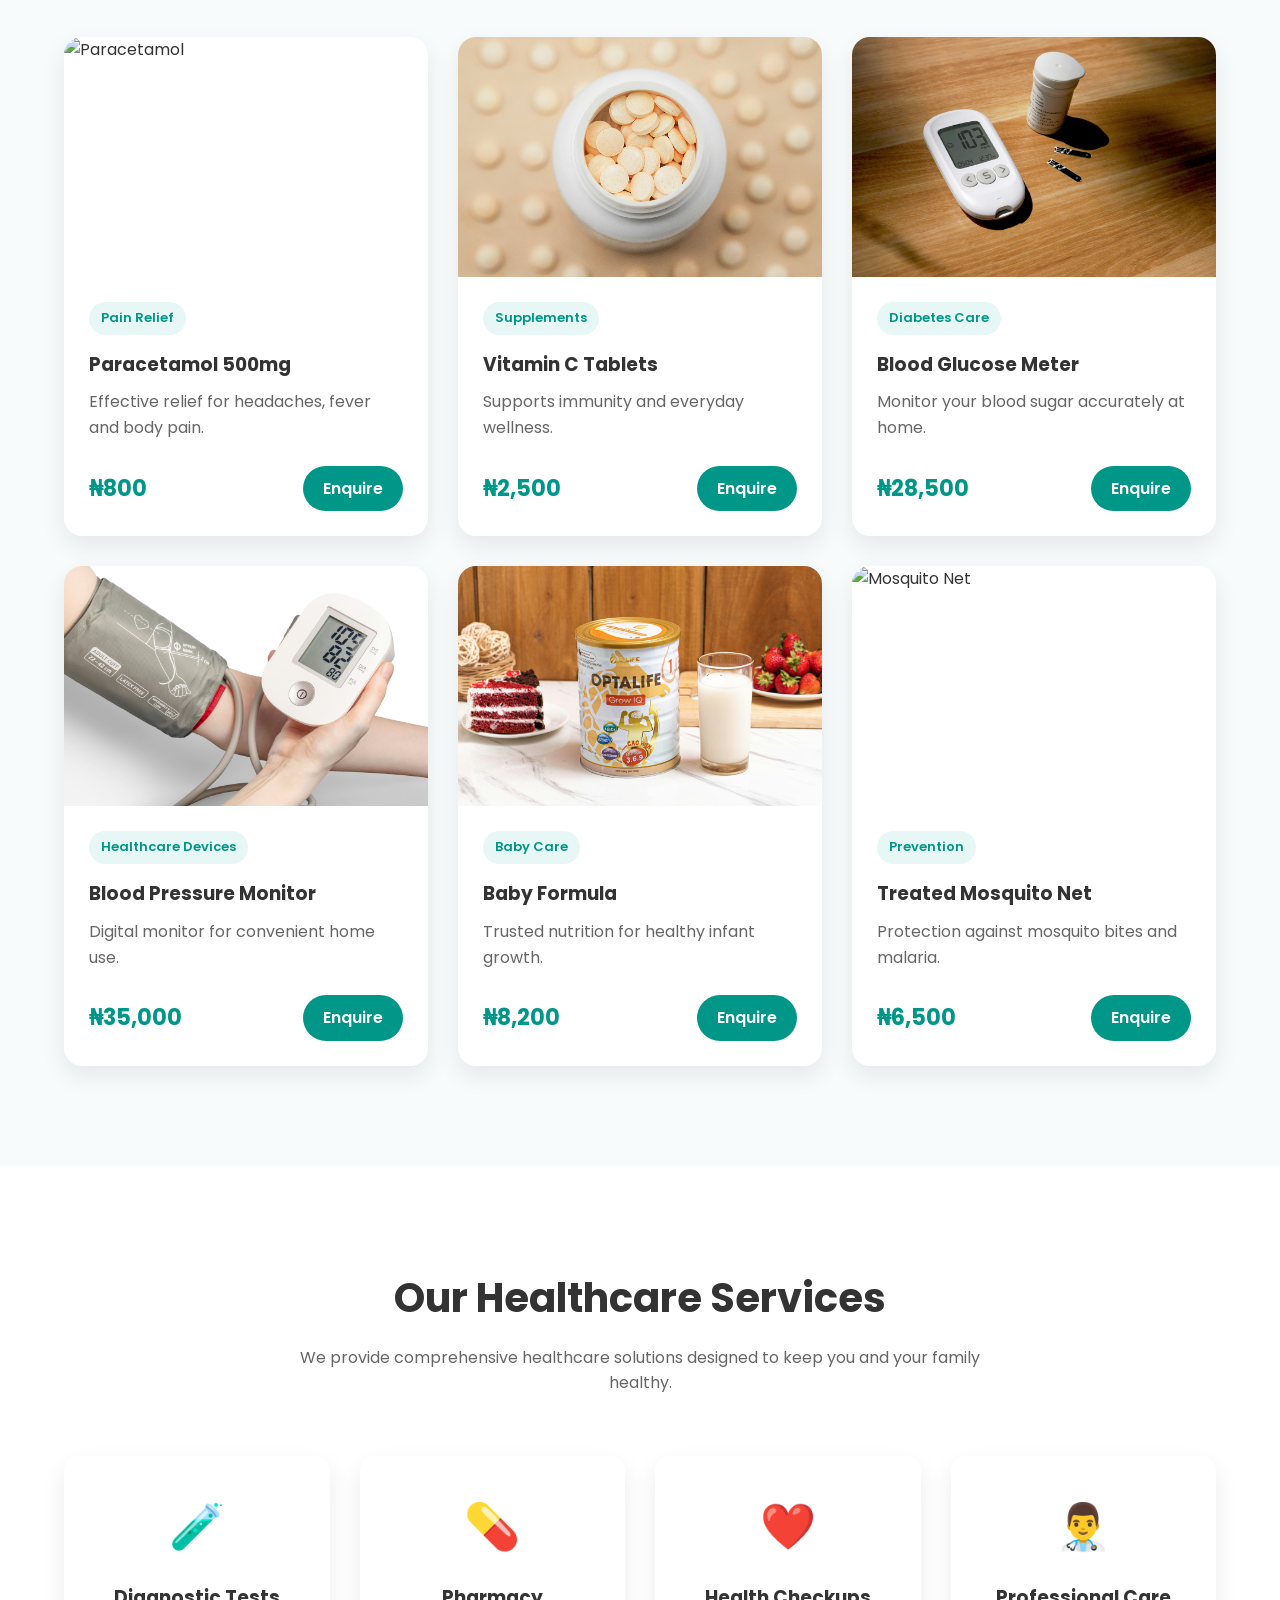
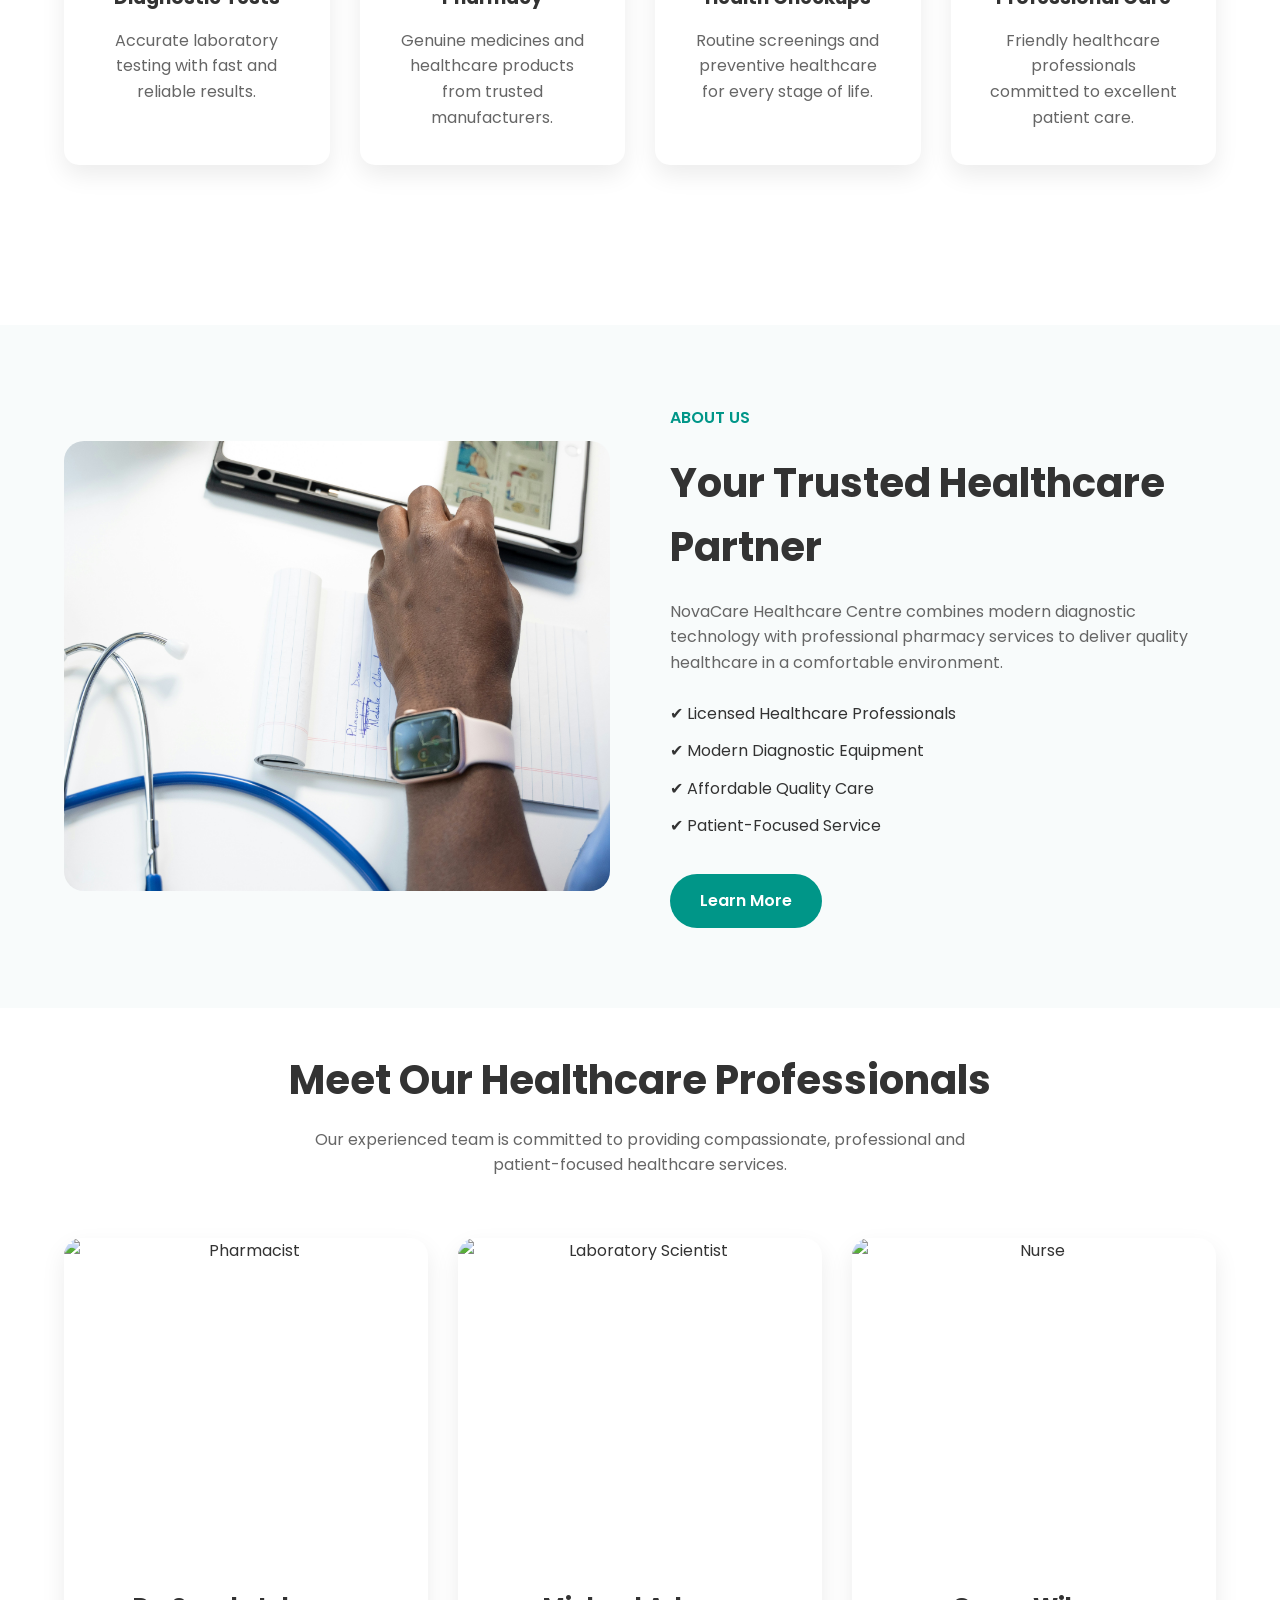
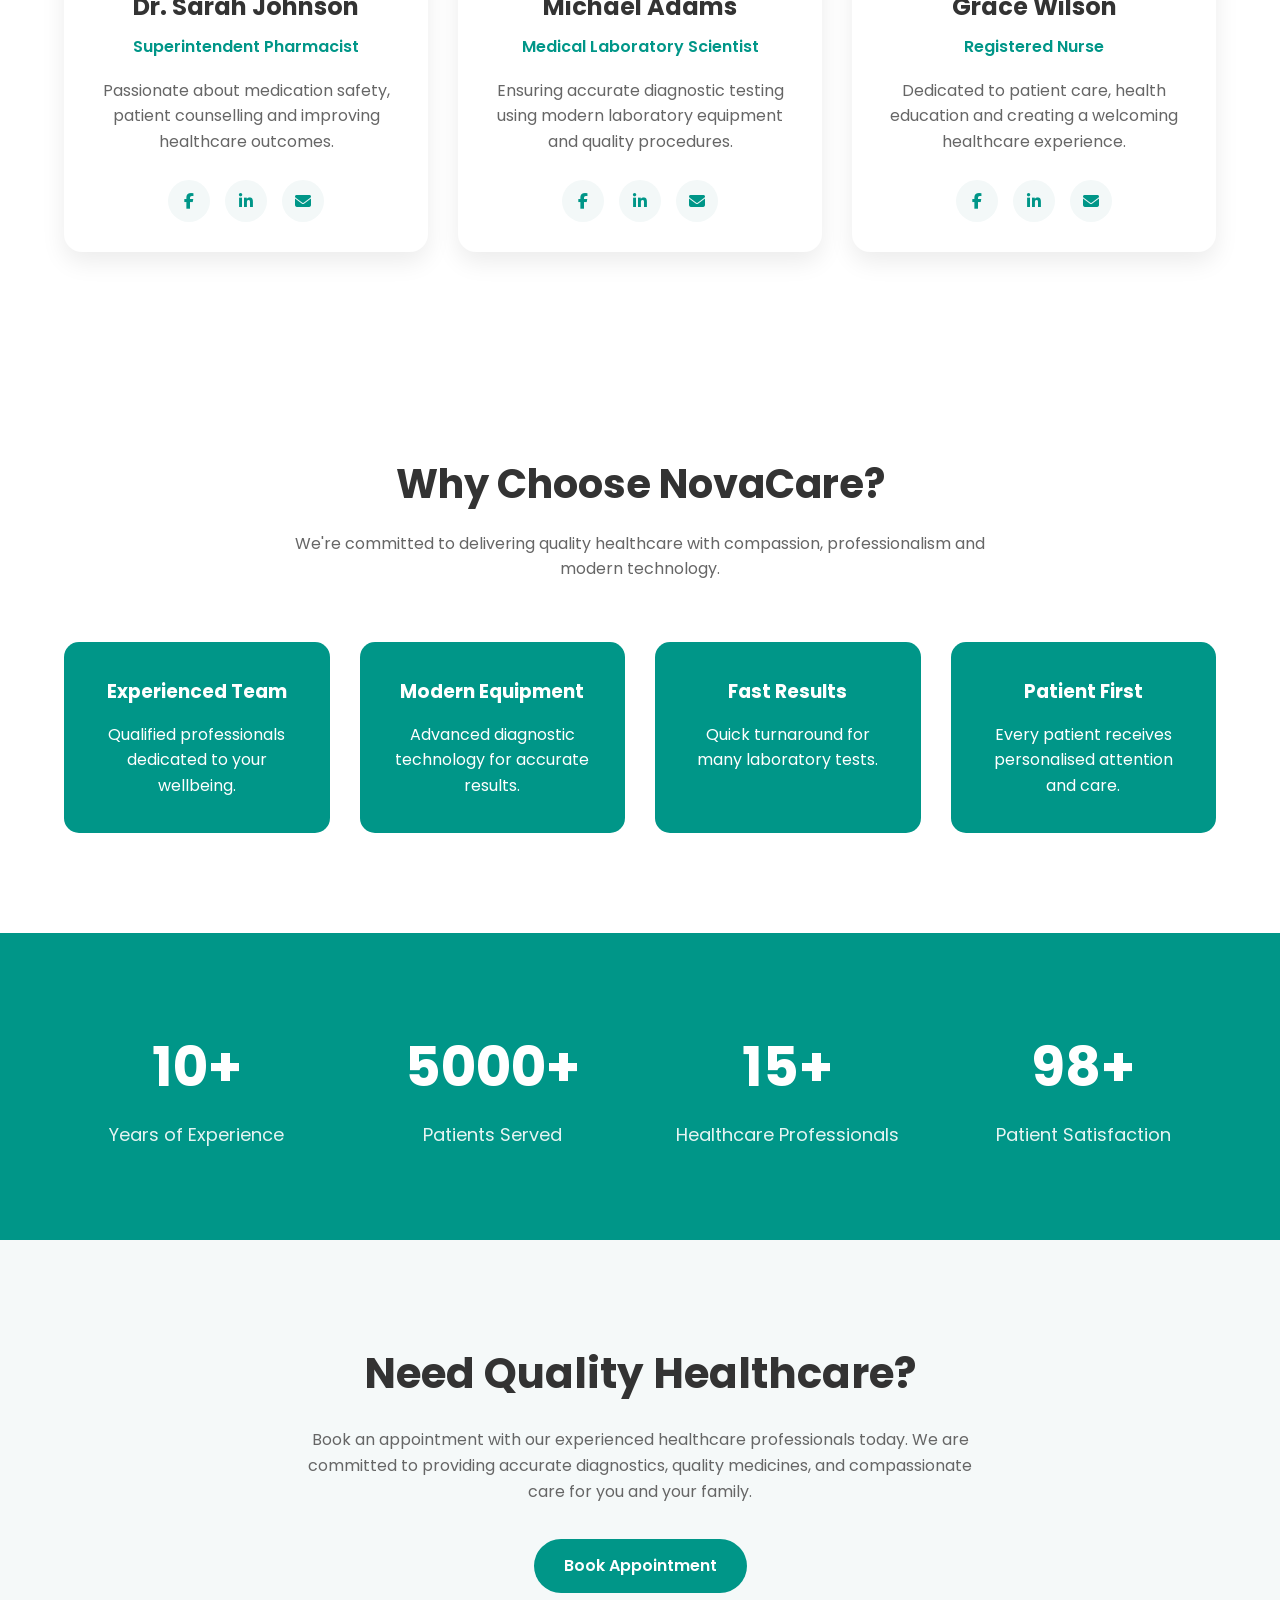
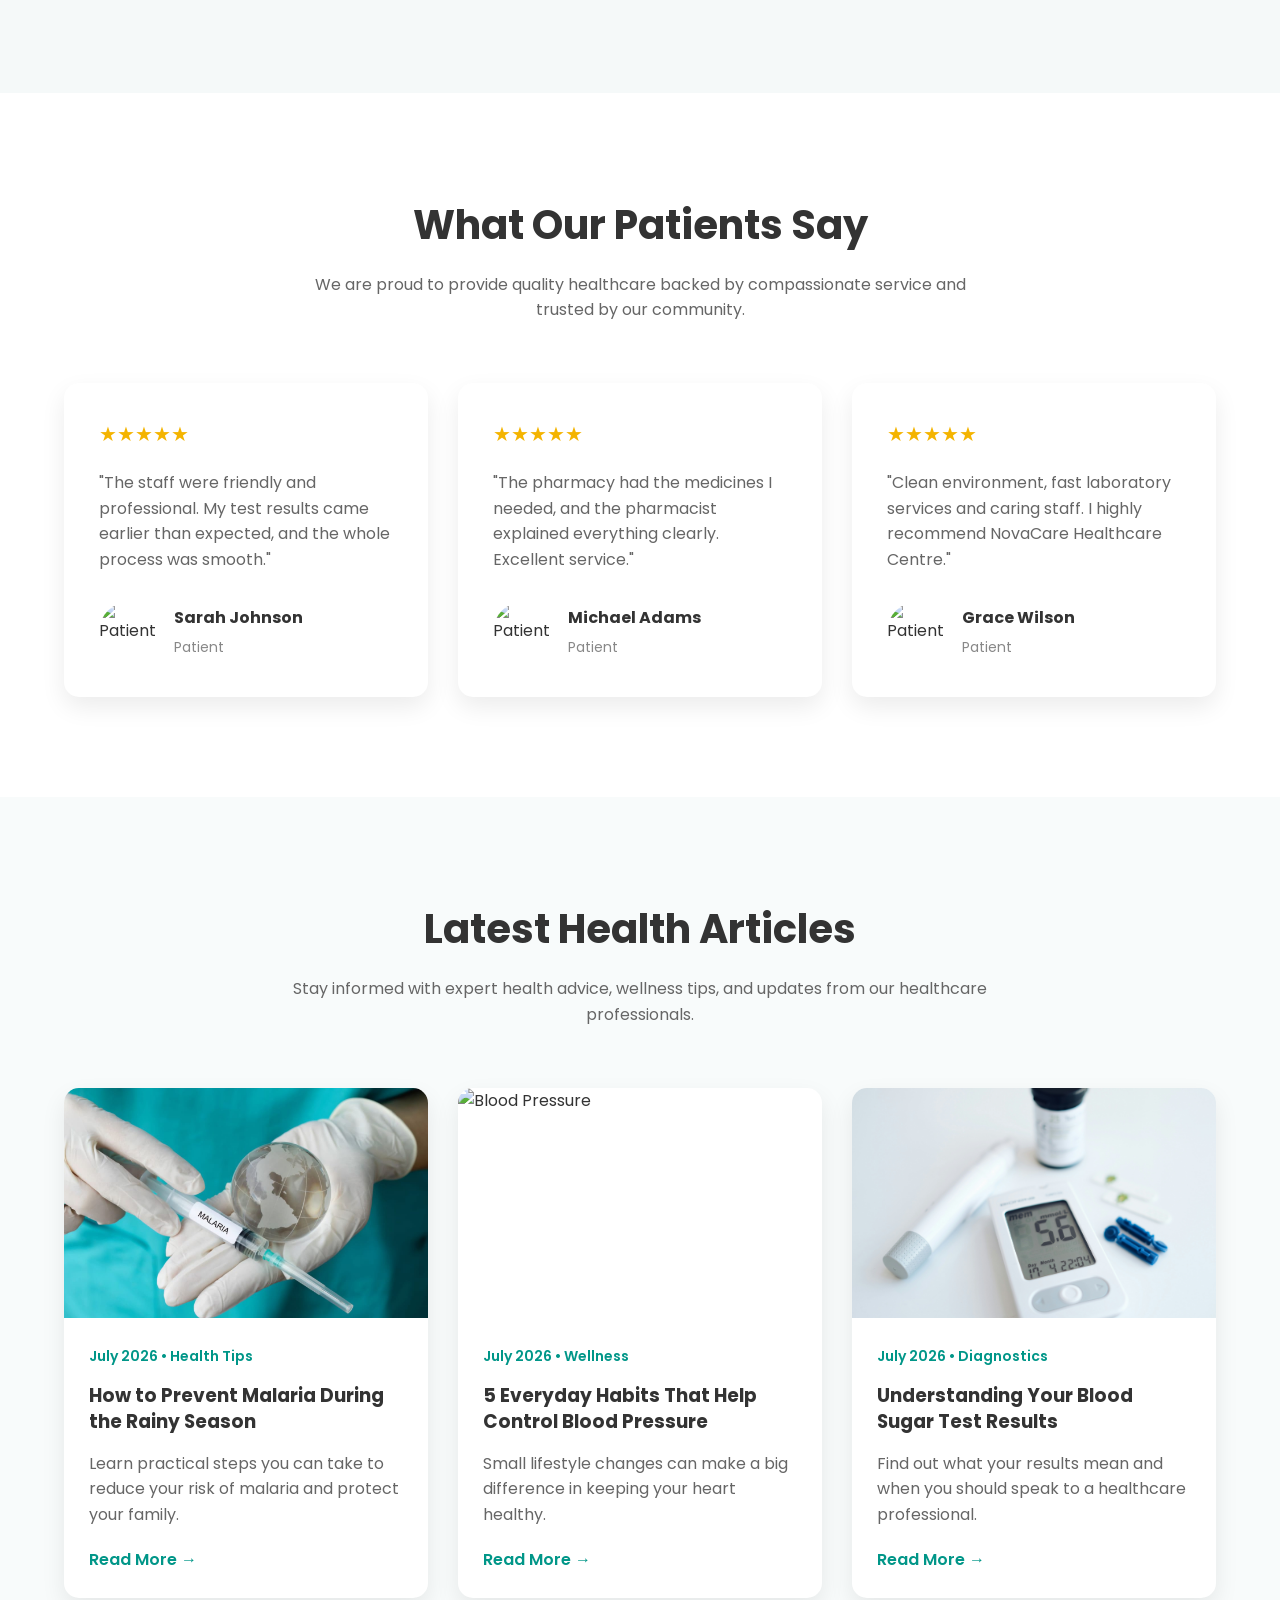
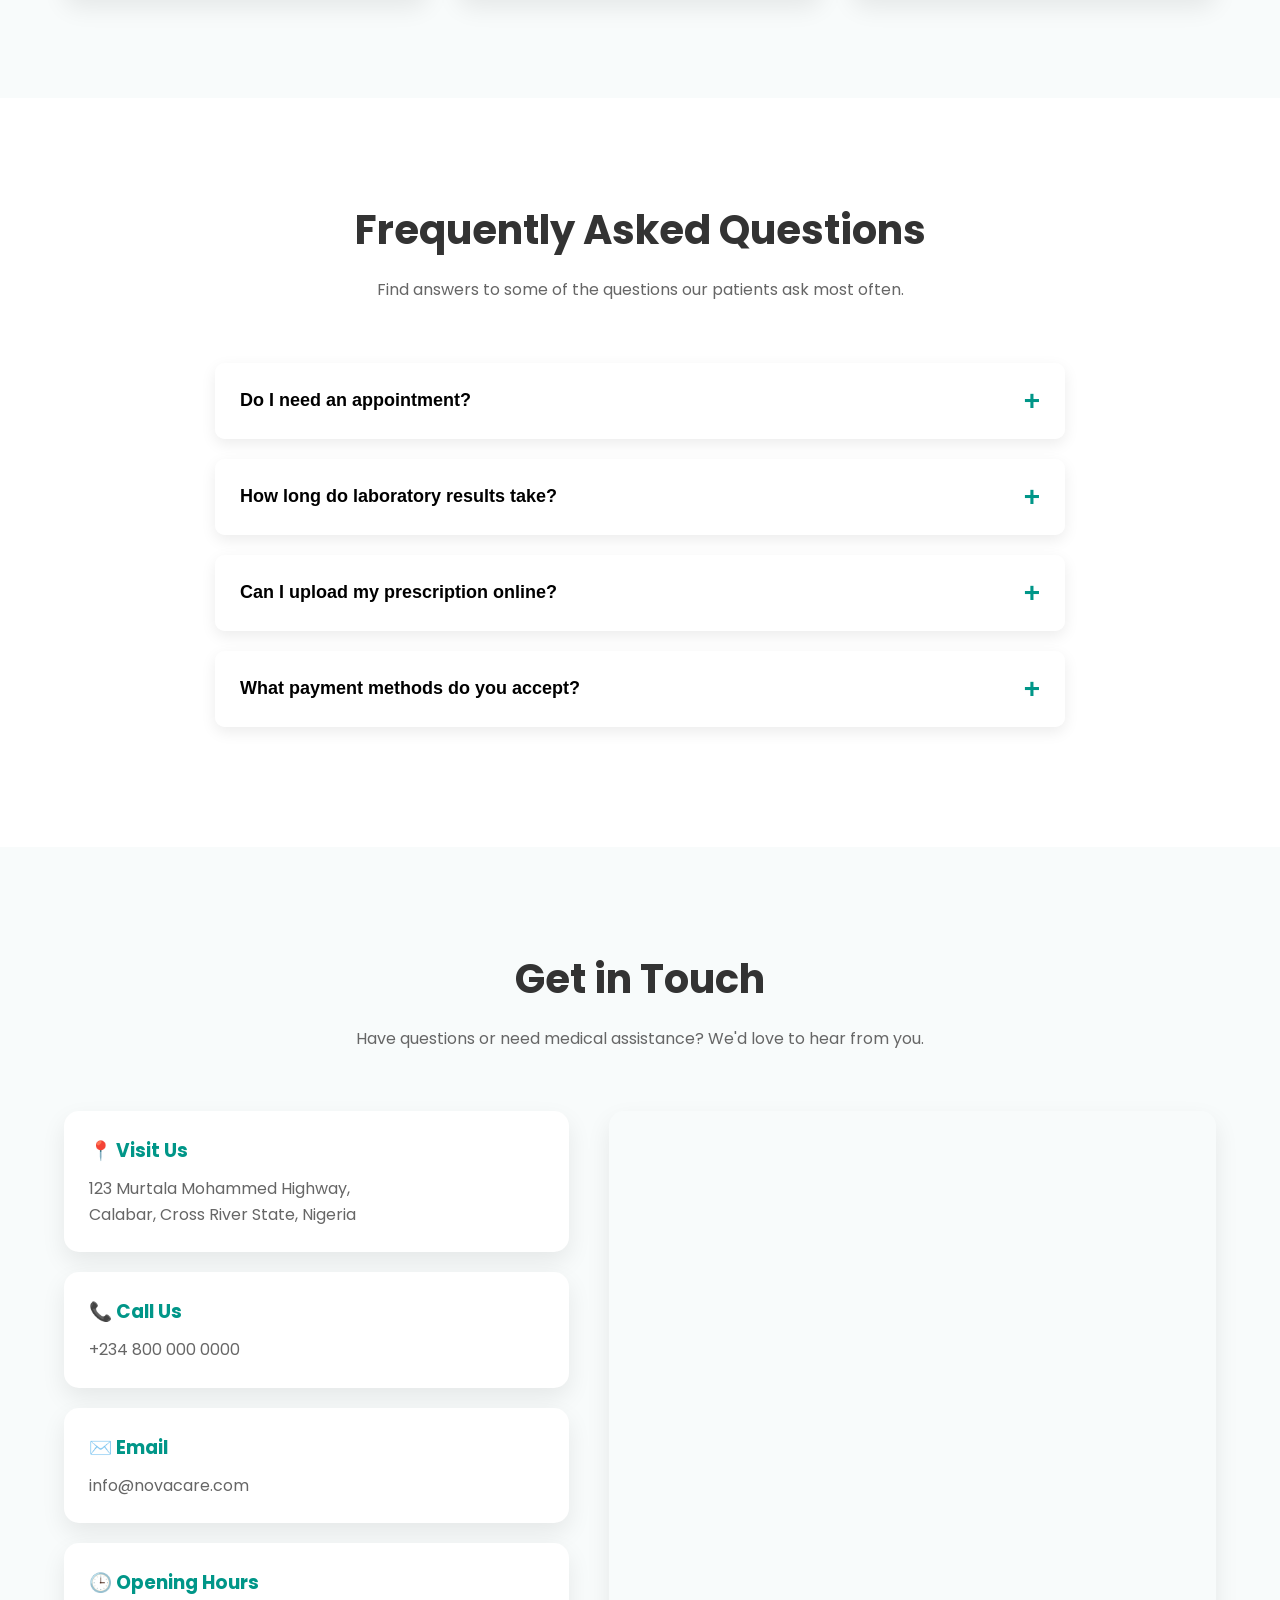
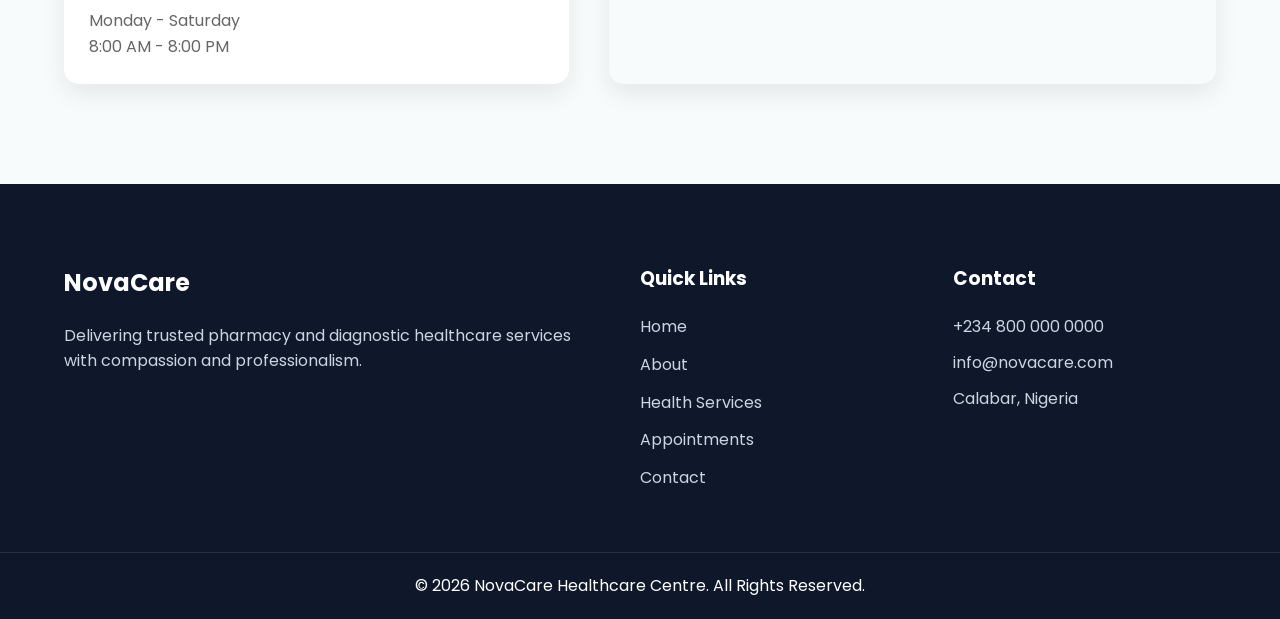
==== commit a1788b83: "added new sections" ====
--- a/index.html
+++ b/index.html
@@ -151,6 +151,265 @@
 
     </section>
 
+    <!-- ================= MEDICINE ENQUIRY ================= -->
+
+<section class="medicine-enquiry">
+
+    <div class="container enquiry-content">
+
+        <div class="enquiry-text">
+
+            <span>FAST MEDICINE ENQUIRY</span>
+
+            <h2>Looking for a Medicine?</h2>
+
+            <p>
+                Save time by sending us your medicine request online.
+                Our pharmacy team will confirm availability and contact you
+                as soon as possible.
+            </p>
+
+            <ul>
+
+                <li>✔ Check medicine availability</li>
+
+                <li>✔ Upload your prescription</li>
+
+                <li>✔ Receive a quick response</li>
+
+            </ul>
+
+        </div>
+
+        <div class="enquiry-form">
+
+            <form>
+
+                <input
+                    type="text"
+                    placeholder="Medicine Name"
+                    required
+                >
+
+                <input
+                    type="text"
+                    placeholder="Your Name"
+                    required
+                >
+
+                <input
+                    type="tel"
+                    placeholder="Phone Number"
+                    required
+                >
+
+                <label class="upload-box">
+
+                    <i class="fa-solid fa-file-medical"></i>
+
+                    Upload Prescription (Optional)
+
+                    <input
+                        type="file"
+                        hidden
+                    >
+
+                </label>
+
+                <button class="btn" type="submit">
+
+                    Submit Enquiry
+
+                </button>
+
+            </form>
+
+        </div>
+
+    </div>
+
+</section>
+
+<!-- ================= FEATURED PRODUCTS ================= -->
+
+<section class="featured-products">
+
+    <div class="container">
+
+        <div class="section-title">
+
+            <h2>Featured Medicines & Healthcare Products</h2>
+
+            <p>
+                Browse some of our most requested medicines and healthcare essentials.
+                Contact us to confirm availability or place an enquiry.
+            </p>
+
+        </div>
+
+        <div class="products-grid">
+
+            <!-- Product 1 -->
+
+            <div class="product-card">
+
+                <img src="images/panadol.jpg" alt="Paracetamol">
+
+                <div class="product-info">
+
+                    <span class="category">Pain Relief</span>
+
+                    <h3>Paracetamol 500mg</h3>
+
+                    <p>Effective relief for headaches, fever and body pain.</p>
+
+                    <div class="product-bottom">
+
+                        <h4>₦800</h4>
+
+                        <a href="#" class="btn-small">Enquire</a>
+
+                    </div>
+
+                </div>
+
+            </div>
+
+            <!-- Product 2 -->
+
+            <div class="product-card">
+
+                <img src="images/vitamin_c.jpg" alt="Vitamin C">
+
+                <div class="product-info">
+
+                    <span class="category">Supplements</span>
+
+                    <h3>Vitamin C Tablets</h3>
+
+                    <p>Supports immunity and everyday wellness.</p>
+
+                    <div class="product-bottom">
+
+                        <h4>₦2,500</h4>
+
+                        <a href="#" class="btn-small">Enquire</a>
+
+                    </div>
+
+                </div>
+
+            </div>
+
+            <!-- Product 3 -->
+
+            <div class="product-card">
+
+                <img src="images/glucose.jpg" alt="Glucose Meter">
+
+                <div class="product-info">
+
+                    <span class="category">Diabetes Care</span>
+
+                    <h3>Blood Glucose Meter</h3>
+
+                    <p>Monitor your blood sugar accurately at home.</p>
+
+                    <div class="product-bottom">
+
+                        <h4>₦28,500</h4>
+
+                        <a href="#" class="btn-small">Enquire</a>
+
+                    </div>
+
+                </div>
+
+            </div>
+
+            <!-- Product 4 -->
+
+            <div class="product-card">
+
+                <img src="images/bp.jpg" alt="Blood Pressure Monitor">
+
+                <div class="product-info">
+
+                    <span class="category">Healthcare Devices</span>
+
+                    <h3>Blood Pressure Monitor</h3>
+
+                    <p>Digital monitor for convenient home use.</p>
+
+                    <div class="product-bottom">
+
+                        <h4>₦35,000</h4>
+
+                        <a href="#" class="btn-small">Enquire</a>
+
+                    </div>
+
+                </div>
+
+            </div>
+
+            <!-- Product 5 -->
+
+            <div class="product-card">
+
+                <img src="images/baby_formular.jpg" alt="Baby Formula">
+                <div class="product-info">
+
+                    <span class="category">Baby Care</span>
+
+                    <h3>Baby Formula</h3>
+
+                    <p>Trusted nutrition for healthy infant growth.</p>
+
+                    <div class="product-bottom">
+
+                        <h4>₦8,200</h4>
+
+                        <a href="#" class="btn-small">Enquire</a>
+
+                    </div>
+
+                </div>
+
+            </div>
+
+            <!-- Product 6 -->
+
+            <div class="product-card">
+
+                <img src="images/mosquito_net.jpg" alt="Mosquito Net">
+
+                <div class="product-info">
+
+                    <span class="category">Prevention</span>
+
+                    <h3>Treated Mosquito Net</h3>
+
+                    <p>Protection against mosquito bites and malaria.</p>
+
+                    <div class="product-bottom">
+
+                        <h4>₦6,500</h4>
+
+                        <a href="#" class="btn-small">Enquire</a>
+
+                    </div>
+
+                </div>
+
+            </div>
+
+        </div>
+
+    </div>
+
+</section>
+
     <!-- ================= QUICK SERVICES ================= -->
 
 <section class="quick-services">
@@ -266,6 +525,123 @@
                 Learn More
 
             </a>
+
+        </div>
+
+    </div>
+
+</section>
+<!-- ================= TEAM ================= -->
+
+<section class="team">
+
+    <div class="container">
+
+        <div class="section-title">
+
+            <h2>Meet Our Healthcare Professionals</h2>
+
+            <p>
+                Our experienced team is committed to providing compassionate,
+                professional and patient-focused healthcare services.
+            </p>
+
+        </div>
+
+        <div class="team-grid">
+
+            <!-- Team Member -->
+
+            <div class="team-card">
+
+                <img src="images/doctor1.jpg" alt="Pharmacist">
+
+                <div class="team-content">
+
+                    <h3>Dr. Sarah Johnson</h3>
+
+                    <span>Superintendent Pharmacist</span>
+
+                    <p>
+                        Passionate about medication safety, patient counselling
+                        and improving healthcare outcomes.
+                    </p>
+
+                    <div class="team-social">
+
+                        <a href="#"><i class="fa-brands fa-facebook-f"></i></a>
+
+                        <a href="#"><i class="fa-brands fa-linkedin-in"></i></a>
+
+                        <a href="#"><i class="fa-solid fa-envelope"></i></a>
+
+                    </div>
+
+                </div>
+
+            </div>
+
+            <!-- Team Member -->
+
+            <div class="team-card">
+
+                <img src="images/doctor2.jpg" alt="Laboratory Scientist">
+
+                <div class="team-content">
+
+                    <h3>Michael Adams</h3>
+
+                    <span>Medical Laboratory Scientist</span>
+
+                    <p>
+                        Ensuring accurate diagnostic testing using modern laboratory
+                        equipment and quality procedures.
+                    </p>
+
+                    <div class="team-social">
+
+                        <a href="#"><i class="fa-brands fa-facebook-f"></i></a>
+
+                        <a href="#"><i class="fa-brands fa-linkedin-in"></i></a>
+
+                        <a href="#"><i class="fa-solid fa-envelope"></i></a>
+
+                    </div>
+
+                </div>
+
+            </div>
+
+            <!-- Team Member -->
+
+            <div class="team-card">
+
+                <img src="images/doctor3.jpg" alt="Nurse">
+
+                <div class="team-content">
+
+                    <h3>Grace Wilson</h3>
+
+                    <span>Registered Nurse</span>
+
+                    <p>
+                        Dedicated to patient care, health education and creating
+                        a welcoming healthcare experience.
+                    </p>
+
+                    <div class="team-social">
+
+                        <a href="#"><i class="fa-brands fa-facebook-f"></i></a>
+
+                        <a href="#"><i class="fa-brands fa-linkedin-in"></i></a>
+
+                        <a href="#"><i class="fa-solid fa-envelope"></i></a>
+
+                    </div>
+
+                </div>
+
+            </div>
 
         </div>
 
--- a/css/style.css
+++ b/css/style.css
@@ -327,9 +327,417 @@
 
 .fade.show{
     opacity:1;
-    transform:translateY(0);
-}
-
+
+}
+/* ==========================
+   MEDICINE ENQUIRY
+========================== */
+
+.medicine-enquiry{
+
+    padding:100px 0;
+
+    background:#ffffff;
+
+}
+
+.enquiry-content{
+
+    display:grid;
+
+    grid-template-columns:1fr 1fr;
+
+    gap:60px;
+
+    align-items:center;
+
+}
+
+.enquiry-text span{
+
+    color:#009688;
+
+    font-weight:600;
+
+}
+
+.enquiry-text h2{
+
+    font-size:42px;
+
+    margin:20px 0;
+
+}
+
+.enquiry-text p{
+
+    color:#666;
+
+    margin-bottom:30px;
+
+}
+
+.enquiry-text ul{
+
+    display:flex;
+
+    flex-direction:column;
+
+    gap:15px;
+
+}
+
+.enquiry-form{
+
+    background:#fff;
+
+    padding:40px;
+
+    border-radius:20px;
+
+    box-shadow:0 15px 35px rgba(0,0,0,.08);
+
+}
+
+.enquiry-form form{
+
+    display:flex;
+
+    flex-direction:column;
+
+    gap:20px;
+
+}
+
+.enquiry-form input{
+
+    padding:16px;
+
+    border:1px solid #ddd;
+
+    border-radius:10px;
+
+    font-size:16px;
+
+    outline:none;
+
+    transition:.3s;
+
+}
+
+.enquiry-form input:focus{
+
+    border-color:#009688;
+
+}
+
+.upload-box{
+
+    border:2px dashed #009688;
+
+    padding:20px;
+
+    border-radius:12px;
+
+    text-align:center;
+
+    color:#009688;
+
+    cursor:pointer;
+
+    transition:.3s;
+
+}
+
+.upload-box:hover{
+
+    background:#f3fffd;
+
+}
+
+.upload-box i{
+
+    display:block;
+
+    font-size:32px;
+
+    margin-bottom:12px;
+
+}
+
+.enquiry-form .btn{
+
+    width:100%;
+
+    border:none;
+
+    cursor:pointer;
+
+}
+
+/* ==========================
+   FEATURED PRODUCTS
+========================== */
+
+.featured-products{
+
+    padding:100px 0;
+
+    background:#f8fbfb;
+
+}
+
+.products-grid{
+
+    display:grid;
+
+    grid-template-columns:repeat(3,1fr);
+
+    gap:30px;
+
+}
+
+.product-card{
+
+    background:#fff;
+
+    border-radius:18px;
+
+    overflow:hidden;
+
+    box-shadow:0 10px 25px rgba(0,0,0,.08);
+
+    transition:.35s;
+
+}
+
+.product-card:hover{
+
+    transform:translateY(-10px);
+
+    box-shadow:0 18px 40px rgba(0,0,0,.15);
+
+}
+
+.product-card img{
+
+    width:100%;
+
+    height:240px;
+
+    object-fit:cover;
+
+}
+
+.product-info{
+
+    padding:25px;
+
+}
+
+.category{
+
+    display:inline-block;
+
+    background:#e6f7f5;
+
+    color:#009688;
+
+    padding:6px 12px;
+
+    border-radius:30px;
+
+    font-size:13px;
+
+    font-weight:600;
+
+    margin-bottom:15px;
+
+}
+
+.product-info h3{
+
+    margin-bottom:10px;
+
+}
+
+.product-info p{
+
+    color:#666;
+
+    margin-bottom:25px;
+
+}
+
+.product-bottom{
+
+    display:flex;
+
+    justify-content:space-between;
+
+    align-items:center;
+
+}
+
+.product-bottom h4{
+
+    color:#009688;
+
+    font-size:22px;
+
+}
+
+.btn-small{
+
+    background:#009688;
+
+    color:#fff;
+
+    padding:10px 20px;
+
+    border-radius:30px;
+
+    font-weight:600;
+
+    transition:.3s;
+
+}
+
+.btn-small:hover{
+
+    background:#00796b;
+
+}
+
+/* ==========================
+   TEAM
+========================== */
+
+.team{
+
+    padding:100px 0;
+
+    background:#ffffff;
+
+}
+
+.team-grid{
+
+    display:grid;
+
+    grid-template-columns:repeat(3,1fr);
+
+    gap:30px;
+
+}
+
+.team-card{
+
+    background:#fff;
+
+    border-radius:18px;
+
+    overflow:hidden;
+
+    text-align:center;
+
+    box-shadow:0 10px 25px rgba(0,0,0,.08);
+
+    transition:.4s;
+
+}
+
+.team-card:hover{
+
+    transform:translateY(-10px);
+
+    box-shadow:0 20px 40px rgba(0,0,0,.15);
+
+}
+
+.team-card img{
+
+    width:100%;
+
+    height:320px;
+
+    object-fit:cover;
+
+}
+
+.team-content{
+
+    padding:30px;
+
+}
+
+.team-content h3{
+
+    margin-bottom:8px;
+
+    font-size:24px;
+
+}
+
+.team-content span{
+
+    display:block;
+
+    color:#009688;
+
+    font-weight:600;
+
+    margin-bottom:18px;
+
+}
+
+.team-content p{
+
+    color:#666;
+
+    margin-bottom:25px;
+
+}
+
+.team-social{
+
+    display:flex;
+
+    justify-content:center;
+
+    gap:15px;
+
+}
+
+.team-social a{
+
+    width:42px;
+
+    height:42px;
+
+    background:#f3f8f8;
+
+    color:#009688;
+
+    border-radius:50%;
+
+    display:flex;
+
+    justify-content:center;
+
+    align-items:center;
+
+    transition:.3s;
+
+}
+
+.team-social a:hover{
+
+    background:#009688;
+
+    color:#fff;
+
+}
 /* ==========================
    SECTION TITLE
 ========================== */
@@ -1099,6 +1507,16 @@
         grid-template-columns:1fr;
         text-align:center;
     }
+    .products-grid{
+
+        grid-template-columns:repeat(2,1fr);
+    
+    }
+    .team-grid{
+
+        grid-template-columns:repeat(2,1fr);
+
+    }
 
 }
 
@@ -1170,4 +1588,32 @@
         min-height:300px;
     }
 
+    .enquiry-content{
+
+        grid-template-columns:1fr;
+    
+    }
+    
+    .enquiry-text{
+    
+        text-align:center;
+    
+    }
+    
+    .enquiry-text h2{
+    
+        font-size:32px;
+    
+    }
+    .products-grid{
+
+        grid-template-columns:1fr;
+    
+    }
+    .team-grid{
+
+        grid-template-columns:1fr;
+
+    }
+
 }
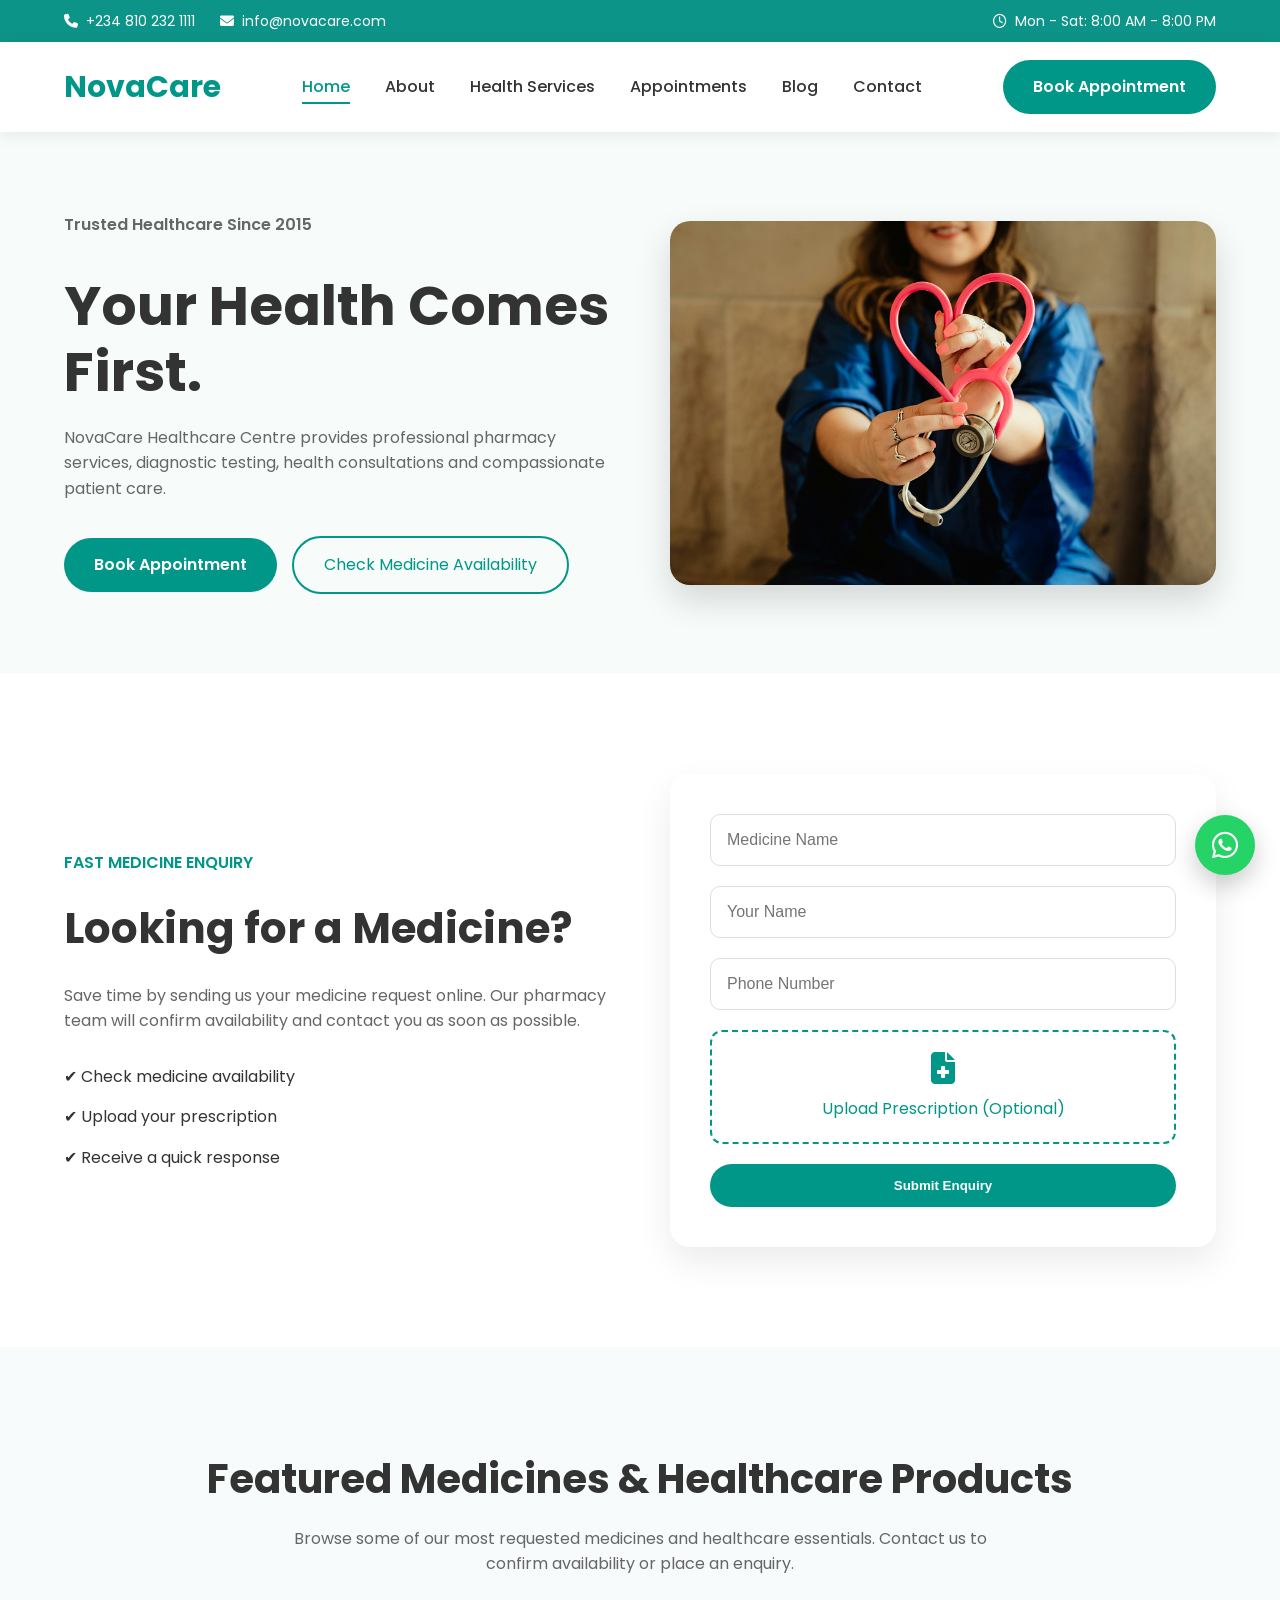
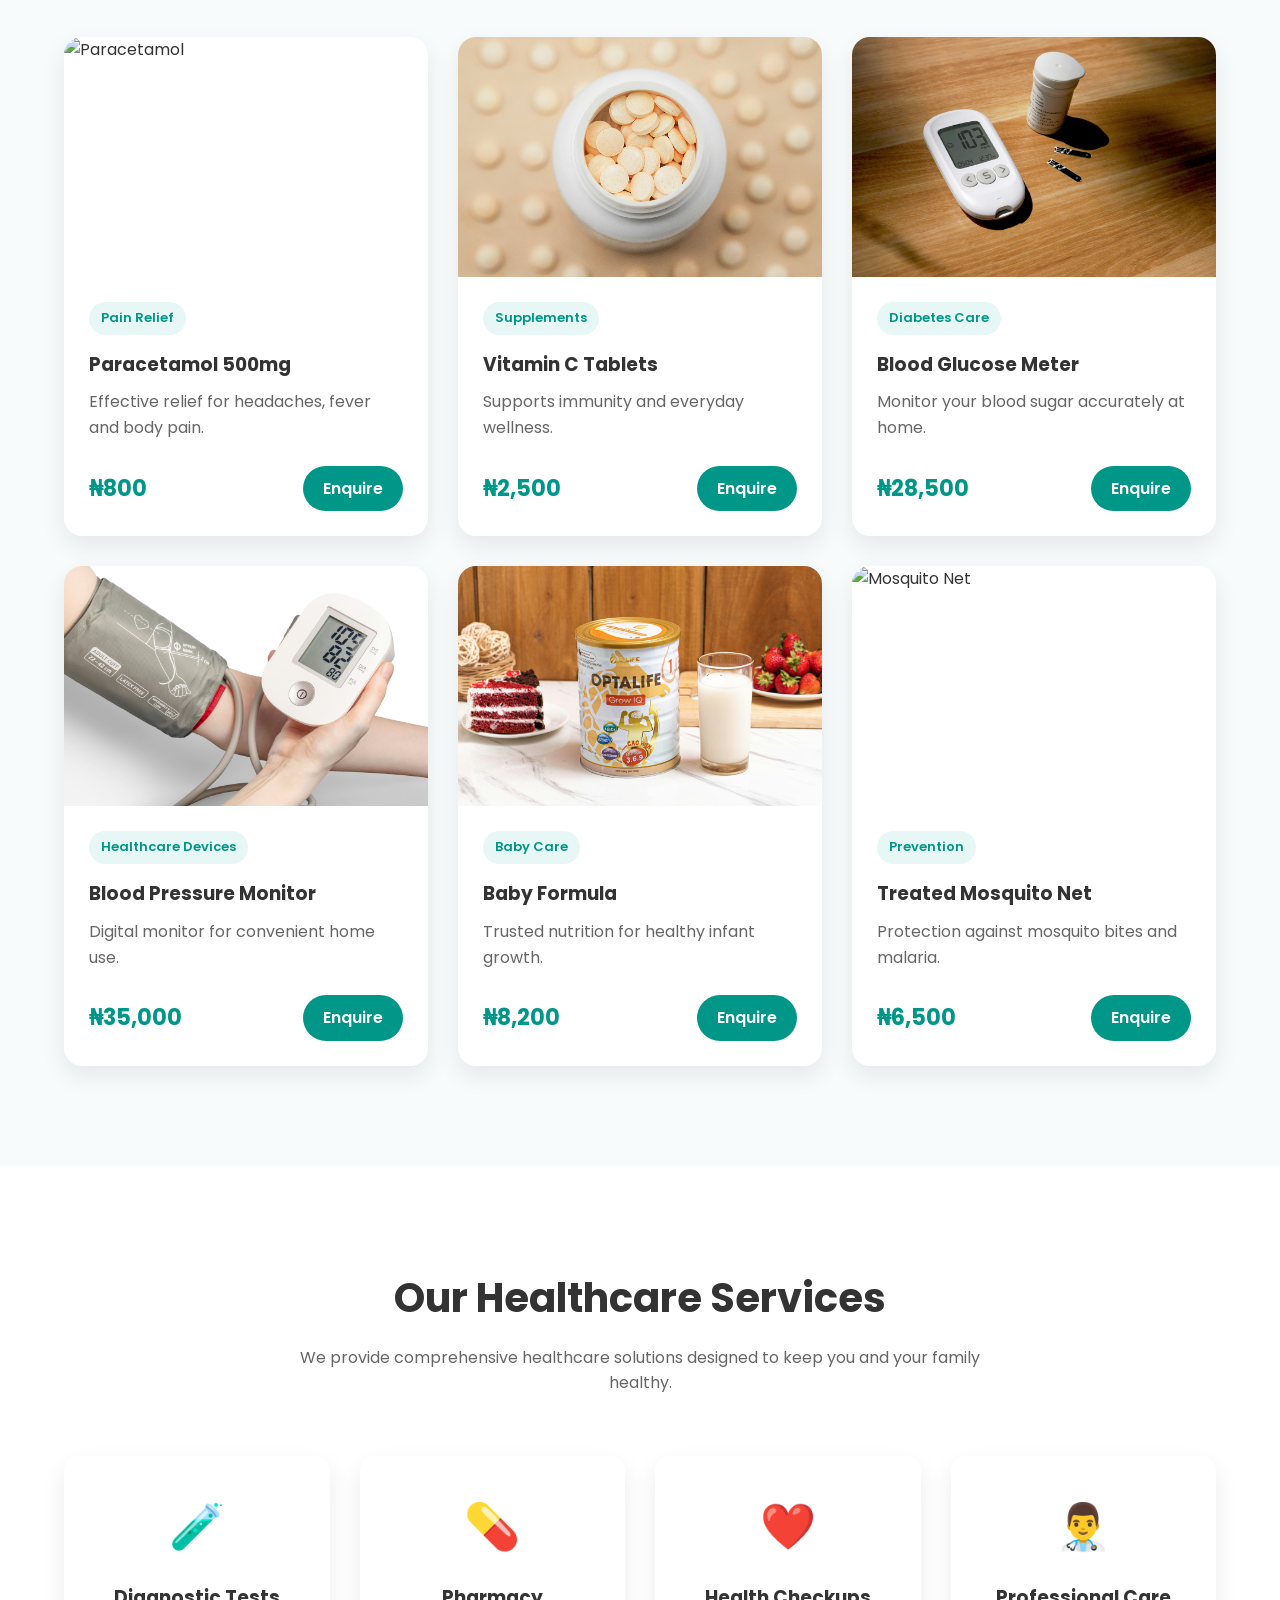
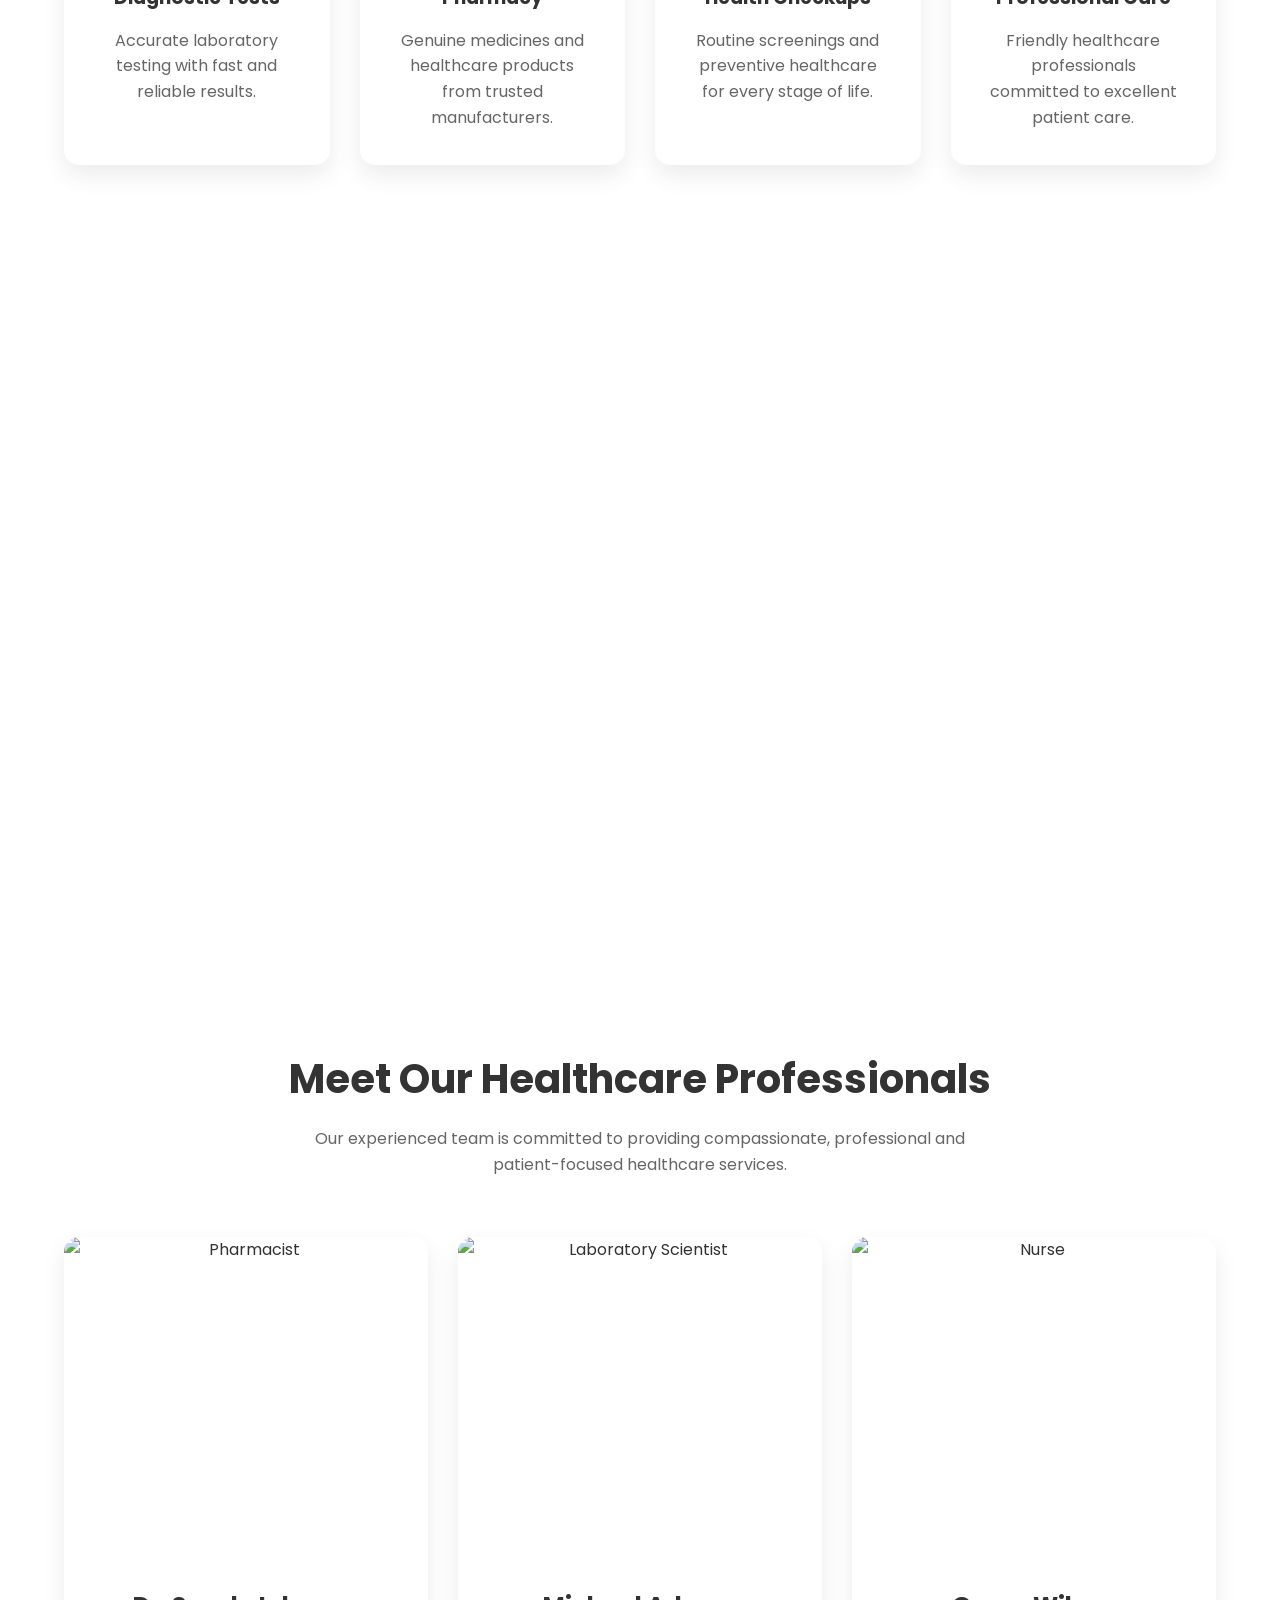
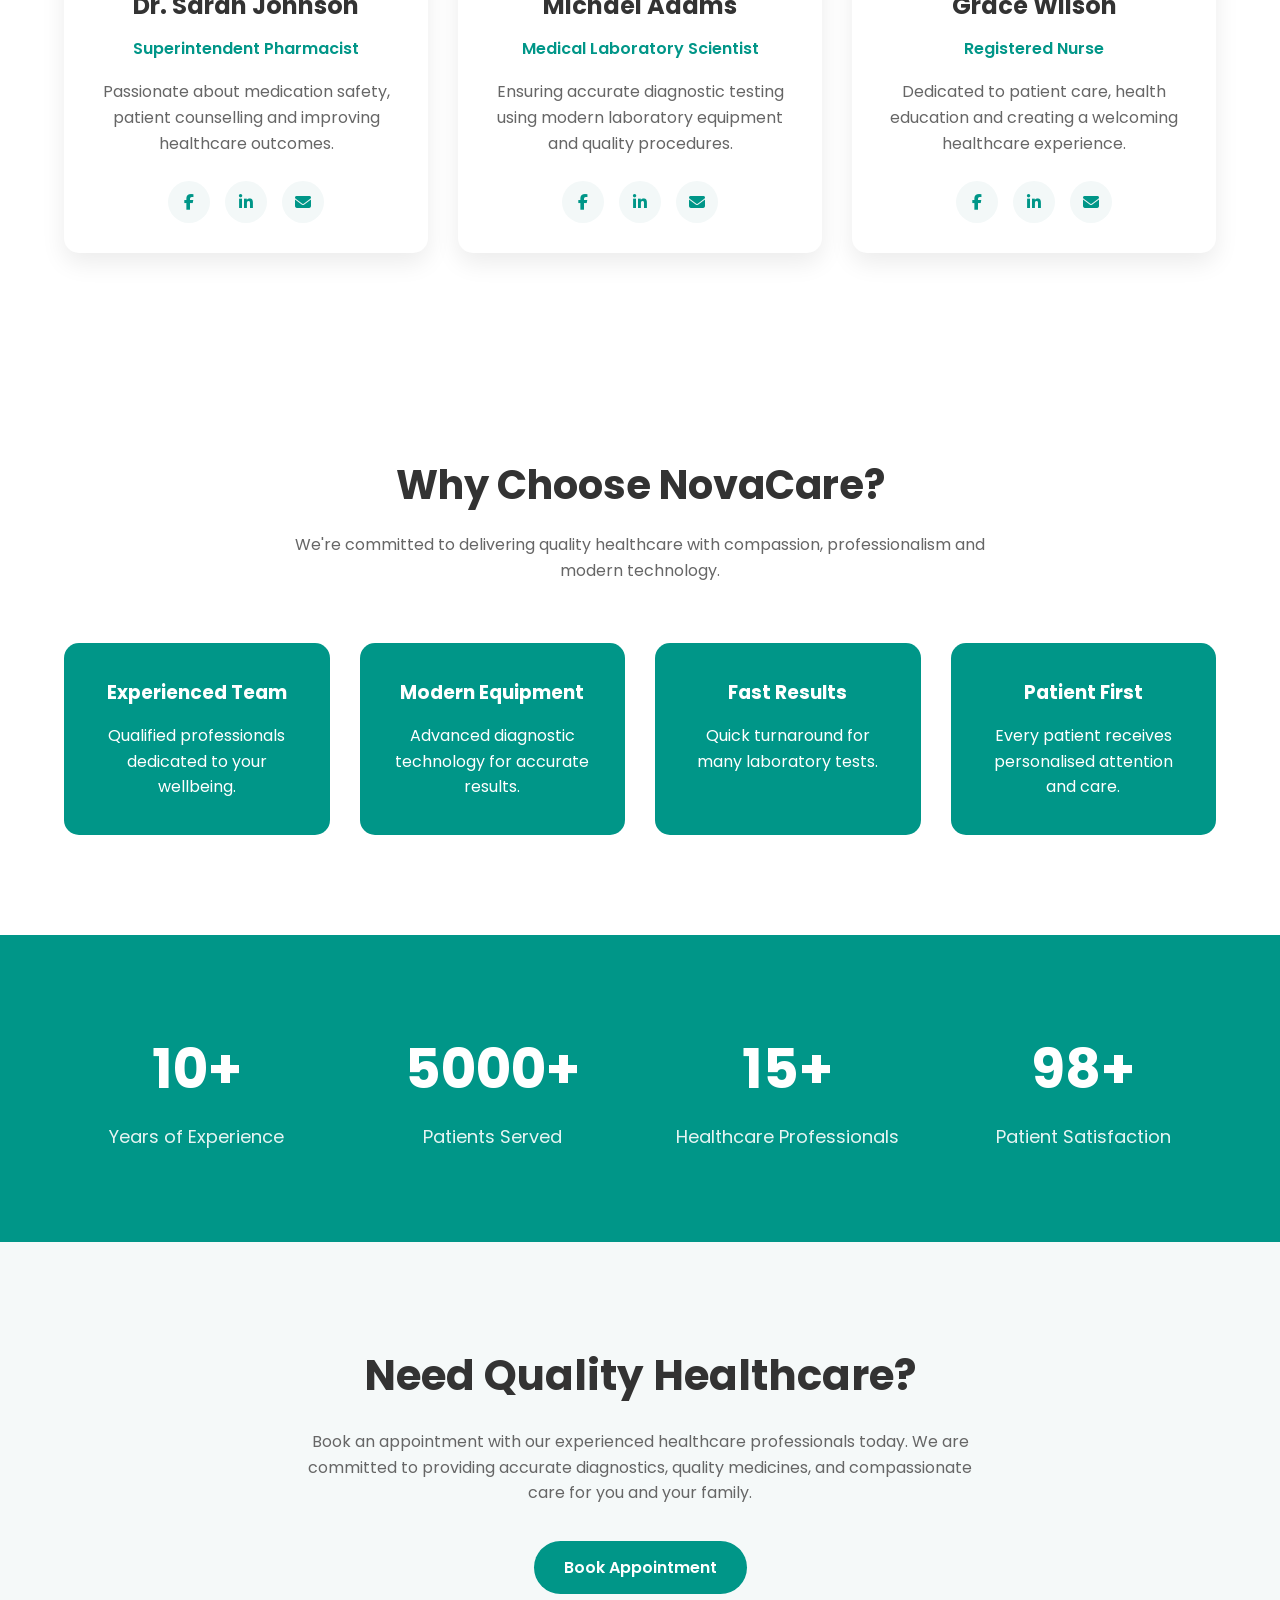
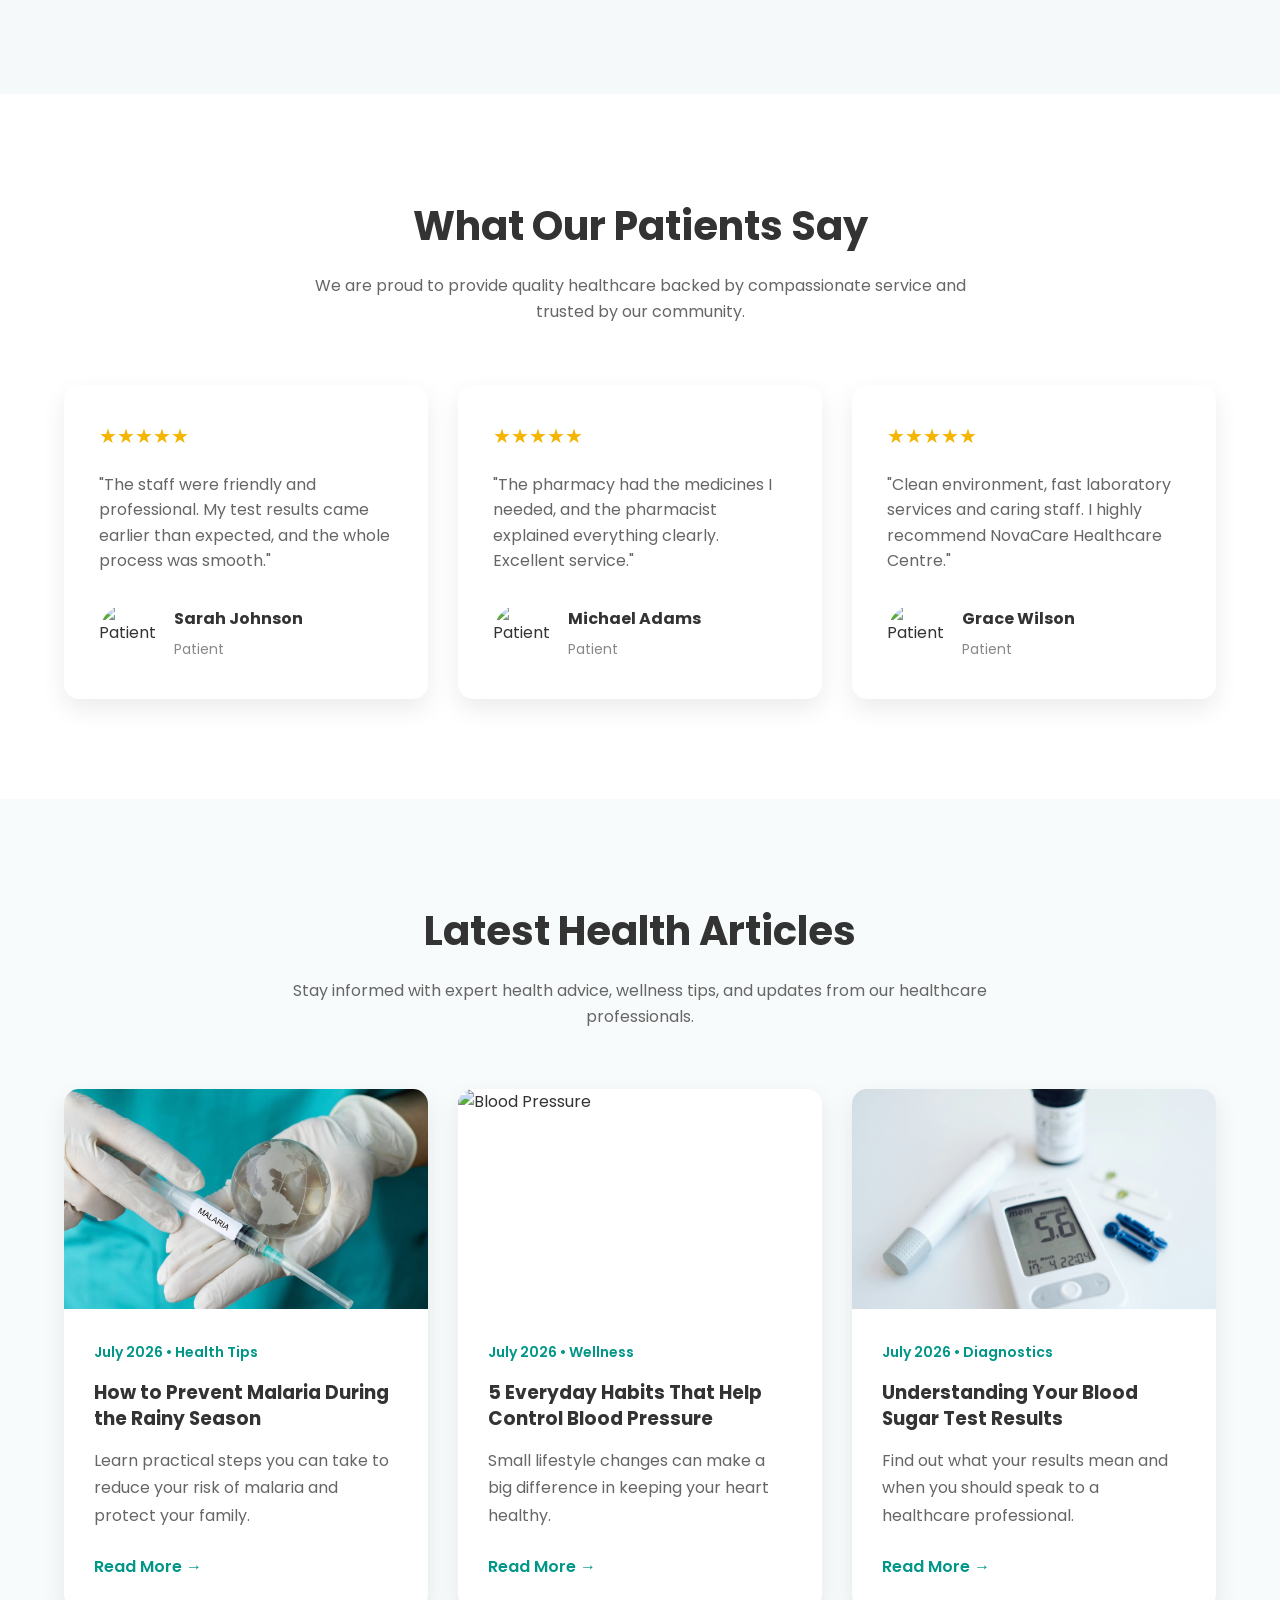
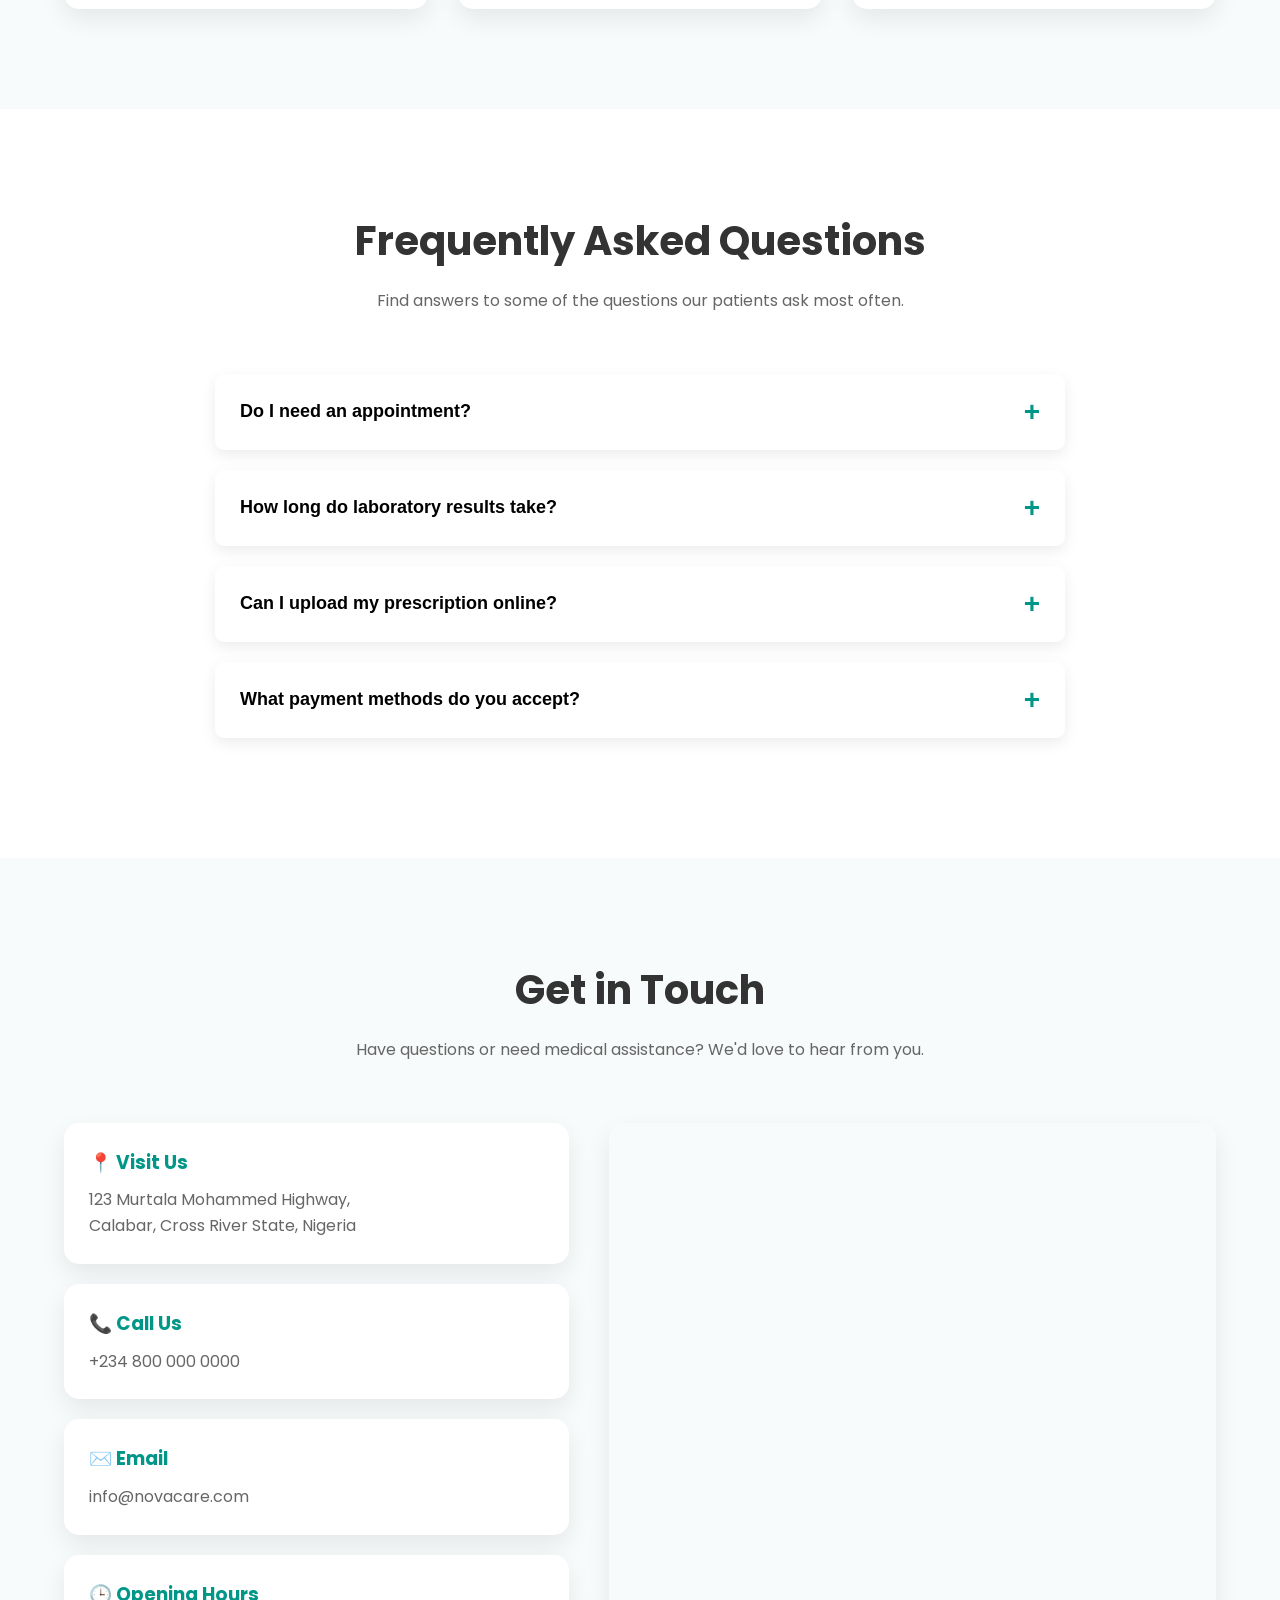
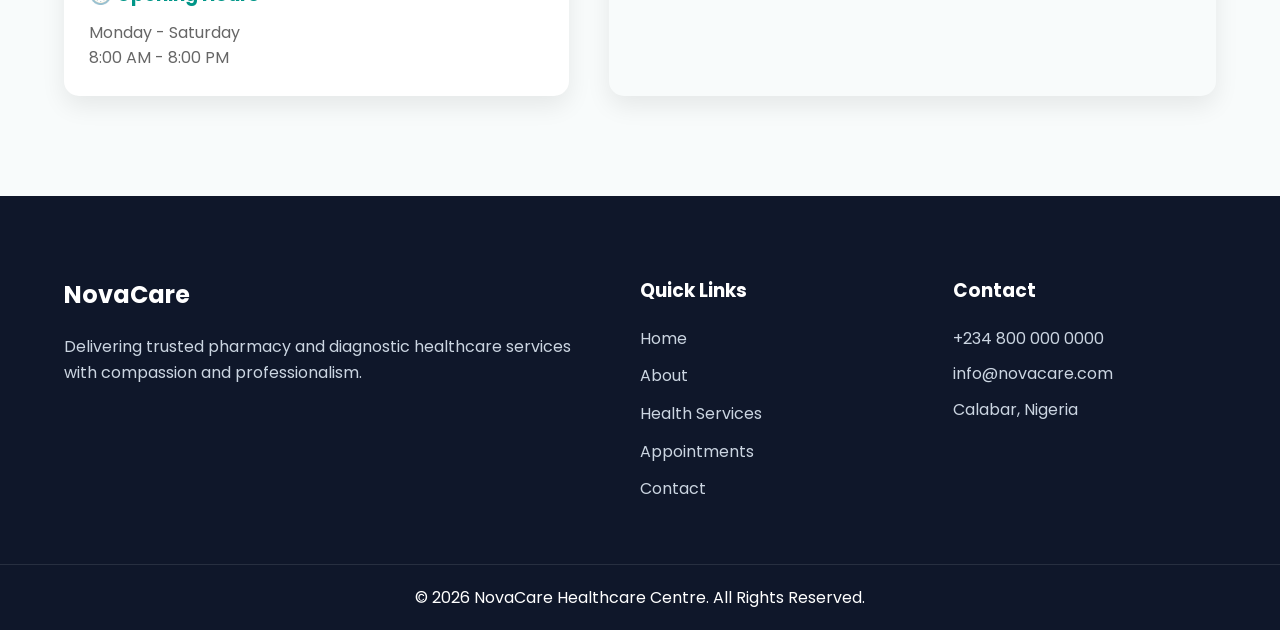
==== commit 257d9a6b: "Complete NovaCare healthcare website" ====
--- a/index.html
+++ b/index.html
@@ -29,7 +29,7 @@
     
                 <span>
                     <i class="fa-solid fa-phone"></i>
-                    +234 800 000 0000
+                    +234 810 232 1111
                 </span>
     
                 <span>
@@ -74,13 +74,12 @@
             
                 <ul>
             
-                    <li><a href="#" class="active">Home</a></li>
-                    <li><a href="#">About</a></li>
-                    <li><a href="#">Health Services</a></li>
-                    <li><a href="#">Appointments</a></li>
-                    <li><a href="#">Blog</a></li>
-                    <li><a href="#">Contact</a></li>
-            
+                    <li><a href="index.html" class="active">Home</a></li>
+                    <li><a href="about.html">About</a></li>
+                    <li><a href="services.html">Health Services</a></li>
+                    <li><a href="appointment.html">Appointments</a></li>
+                    <li><a href="blog.html">Blog</a></li>
+                    <li><a href="contact.html">Contact</a></li>
                 </ul>
             
             </nav>
@@ -1196,10 +1195,10 @@
 
             <ul>
 
-                <li><a href="#">Home</a></li>
+                <li><a href="index.html">Home</a></li>
                 <li><a href="#">About</a></li>
                 <li><a href="#">Health Services</a></li>
-                <li><a href="#">Appointments</a></li>
+                <li><a href="appointment.html">Appointments</a></li>
                 <li><a href="#">Contact</a></li>
 
             </ul>
@@ -1234,7 +1233,7 @@
 <script src="js/script.js"></script>
 
 
-<a href="#" class="whatsapp-btn">
+<a href="https://wa.me/2348102321111" class="whatsapp-btn">
 
     <i class="fa-brands fa-whatsapp"></i>
 
--- a/css/style.css
+++ b/css/style.css
@@ -1367,6 +1367,946 @@
 }
 
 /* ==========================
+   ABOUT PAGE
+========================== */
+
+.about-page{
+
+    padding:100px 0;
+
+}
+
+.about-grid{
+
+    display:grid;
+
+    grid-template-columns:1fr 1fr;
+
+    gap:60px;
+
+    align-items:center;
+
+}
+
+.about-image img{
+
+    width:100%;
+
+    border-radius:20px;
+
+}
+
+.section-tag{
+
+    color:#009688;
+
+    font-weight:600;
+
+    text-transform:uppercase;
+
+    letter-spacing:1px;
+
+}
+
+.about-content h2{
+
+    margin:15px 0 20px;
+
+}
+
+.about-content p{
+
+    margin-bottom:20px;
+
+    color:#666;
+
+    line-height:1.8;
+
+}
+
+/* Mission */
+
+.mission-vision{
+
+    padding:100px 0;
+
+    background:#f8fbfb;
+
+}
+
+.mission-grid{
+
+    display:grid;
+
+    grid-template-columns:repeat(auto-fit,minmax(300px,1fr));
+
+    gap:30px;
+
+}
+
+.mission-card{
+
+    background:#fff;
+
+    padding:40px;
+
+    text-align:center;
+
+    border-radius:15px;
+
+    box-shadow:0 10px 25px rgba(0,0,0,.08);
+
+}
+
+.mission-card i{
+
+    font-size:45px;
+
+    color:#009688;
+
+    margin-bottom:20px;
+
+}
+
+/* Why Us */
+
+.why-us{
+
+    padding:100px 0;
+
+}
+
+.section-description{
+
+    text-align:center;
+
+    max-width:700px;
+
+    margin:20px auto 60px;
+
+    color:#666;
+
+}
+
+/* Team */
+
+.team-section{
+
+    padding:100px 0;
+
+    background:#f8fbfb;
+
+}
+
+.team-grid{
+
+    display:grid;
+
+    grid-template-columns:repeat(auto-fit,minmax(250px,1fr));
+
+    gap:30px;
+
+}
+
+.team-card{
+
+    background:#fff;
+
+    border-radius:15px;
+
+    overflow:hidden;
+
+    text-align:center;
+
+    box-shadow:0 10px 25px rgba(0,0,0,.08);
+
+    transition:.3s;
+
+}
+
+.team-card:hover{
+
+    transform:translateY(-8px);
+
+}
+
+.team-card img{
+
+    width:100%;
+
+    height:300px;
+
+    object-fit:cover;
+
+}
+
+.team-card h3{
+
+    margin:20px 0 10px;
+
+}
+
+.team-card p{
+
+    color:#666;
+
+    margin-bottom:25px;
+
+}
+
+@media(max-width:768px){
+
+    .about-grid{
+
+        grid-template-columns:1fr;
+
+    }
+
+}
+
+#scrollTop{
+    position:fixed;
+    bottom:25px;
+    right:25px;
+
+    width:55px;
+    height:55px;
+
+    border:none;
+    border-radius:50%;
+
+    background:#009688;
+    color:#fff;
+
+    display:none;
+
+    justify-content:center;
+    align-items:center;
+
+    cursor:pointer;
+
+    font-size:20px;
+
+    box-shadow:0 10px 25px rgba(0,0,0,.2);
+
+    z-index:1000;
+
+    transition:.3s;
+}
+
+#scrollTop:hover{
+    transform:translateY(-5px);
+    background:#00796b;
+}
+
+#scrollTop i{
+    line-height:1;
+}
+
+/* ==========================
+   PAGE HERO
+========================== */
+
+.page-hero{
+    background:#009688;
+    color:#fff;
+    padding:90px 0;
+    text-align:center;
+}
+
+.page-hero h1{
+    font-size:48px;
+    margin-bottom:15px;
+}
+
+.page-hero p{
+    max-width:650px;
+    margin:auto;
+    opacity:.95;
+}
+
+/* ==========================
+   APPOINTMENT
+========================== */
+
+.appointment-section{
+    padding:100px 0;
+    background:#f8fbfb;
+}
+
+.appointment-grid{
+    display:grid;
+    grid-template-columns:2fr 1fr;
+    gap:40px;
+}
+
+.appointment-form,
+.info-card{
+    background:#fff;
+    padding:35px;
+    border-radius:15px;
+    box-shadow:0 10px 25px rgba(0,0,0,.08);
+}
+
+.appointment-form h2{
+    margin-bottom:30px;
+}
+
+.form-group{
+    display:flex;
+    flex-direction:column;
+    margin-bottom:20px;
+}
+
+.form-group label{
+    margin-bottom:8px;
+    font-weight:600;
+}
+
+.form-group input,
+.form-group select,
+.form-group textarea{
+    width:100%;
+    padding:15px;
+    border:1px solid #ddd;
+    border-radius:10px;
+    font-family:inherit;
+    font-size:16px;
+}
+
+.form-group textarea{
+    resize:vertical;
+}
+
+.form-row{
+    display:grid;
+    grid-template-columns:1fr 1fr;
+    gap:20px;
+}
+
+.appointment-info{
+    display:flex;
+    flex-direction:column;
+    gap:30px;
+}
+
+.info-card h3{
+    margin-bottom:20px;
+    color:#009688;
+}
+
+.info-card p{
+    color:#666;
+    margin-bottom:5px;
+}
+
+.info-card .btn{
+    margin-top:20px;
+    display:inline-block;
+}
+
+/* ==========================
+   CONTACT PAGE
+========================== */
+
+.contact-page{
+
+    padding:100px 0;
+
+    background:#f8fbfb;
+
+}
+
+.contact-page-grid{
+
+    display:grid;
+
+    grid-template-columns:2fr 1fr;
+
+    gap:40px;
+
+}
+
+.contact-form,
+.contact-details{
+
+    background:#fff;
+
+    padding:35px;
+
+    border-radius:15px;
+
+    box-shadow:0 10px 25px rgba(0,0,0,.08);
+
+}
+
+.contact-form h2{
+
+    margin-bottom:30px;
+
+}
+
+.contact-details{
+
+    display:flex;
+
+    flex-direction:column;
+
+    gap:20px;
+
+}
+
+.contact-details .btn{
+
+    margin-top:10px;
+
+    text-align:center;
+
+}
+
+.contact-map-section iframe{
+
+    width:100%;
+
+    height:500px;
+
+    border:none;
+
+}
+
+/* ==========================
+   PRESCRIPTION CTA
+========================== */
+
+.prescription-section{
+
+    padding:100px 0;
+
+    background:#009688;
+
+}
+
+.prescription-box{
+
+    max-width:850px;
+
+    margin:auto;
+
+    text-align:center;
+
+    color:#fff;
+
+}
+
+.prescription-box h2{
+
+    font-size:42px;
+
+    margin-bottom:20px;
+
+}
+
+.prescription-box p{
+
+    font-size:18px;
+
+    margin-bottom:40px;
+
+    opacity:.95;
+
+}
+
+.prescription-buttons{
+
+    display:flex;
+
+    justify-content:center;
+
+    gap:20px;
+
+    flex-wrap:wrap;
+
+}
+
+.prescription-buttons .btn{
+
+    background:#fff;
+
+    color:#009688;
+
+}
+
+.prescription-buttons .btn:hover{
+
+    background:#f2f2f2;
+
+}
+
+.prescription-buttons .btn-outline{
+
+    border:2px solid #fff;
+
+    color:#fff;
+
+}
+
+.prescription-buttons .btn-outline:hover{
+
+    background:#fff;
+
+    color:#009688;
+
+}
+
+/* ==========================
+   MEDICINES PAGE
+========================== */
+
+.medicine-section{
+
+    padding:100px 0;
+
+    background:#f8fbfb;
+
+}
+
+.medicine-search{
+
+    max-width:600px;
+
+    margin:0 auto 40px;
+
+}
+
+.medicine-search input{
+
+    width:100%;
+
+    padding:16px 20px;
+
+    font-size:16px;
+
+    border:2px solid #ddd;
+
+    border-radius:12px;
+
+    outline:none;
+
+    transition:.3s;
+
+}
+
+.medicine-search input:focus{
+
+    border-color:#009688;
+
+    box-shadow:0 0 10px rgba(0,150,136,.2);
+
+}
+
+.table-wrapper{
+
+    overflow-x:auto;
+
+    background:#fff;
+
+    border-radius:15px;
+
+    box-shadow:0 10px 25px rgba(0,0,0,.08);
+
+}
+
+#medicineTable{
+
+    width:100%;
+
+    border-collapse:collapse;
+
+}
+
+#medicineTable th{
+
+    background:#009688;
+
+    color:#fff;
+
+    padding:18px;
+
+    text-align:left;
+
+}
+
+#medicineTable td{
+
+    padding:18px;
+
+    border-bottom:1px solid #eee;
+
+}
+
+#medicineTable tbody tr{
+
+    transition:.3s;
+
+}
+
+#medicineTable tbody tr:hover{
+
+    background:#f5fffd;
+
+}
+
+.stock{
+
+    display:inline-block;
+
+    padding:8px 14px;
+
+    border-radius:50px;
+
+    font-size:14px;
+
+    font-weight:600;
+
+}
+
+.available{
+
+    background:#dff7e5;
+
+    color:#1b7f3a;
+
+}
+
+.low{
+
+    background:#fff4d6;
+
+    color:#b78103;
+
+}
+
+.unavailable{
+
+    background:#ffe3e3;
+
+    color:#c92a2a;
+
+}
+
+/* ==========================
+   MEDICINE CTA
+========================== */
+
+.medicine-cta{
+
+    margin-top:70px;
+
+    padding:60px;
+
+    background:#009688;
+
+    color:#fff;
+
+    border-radius:20px;
+
+    text-align:center;
+
+}
+
+.medicine-cta h2{
+
+    font-size:36px;
+
+    margin-bottom:20px;
+
+}
+
+.medicine-cta p{
+
+    max-width:650px;
+
+    margin:0 auto 35px;
+
+    opacity:.95;
+
+}
+
+.medicine-cta .btn{
+
+    background:#fff;
+
+    color:#009688;
+
+}
+
+.medicine-cta .btn:hover{
+
+    background:#f2f2f2;
+
+}
+
+/* ==========================
+   BLOG PAGE
+========================== */
+
+.blog-page{
+
+    padding:100px 0;
+
+    background:#f8fbfb;
+
+}
+
+.blog-grid{
+
+    display:grid;
+
+    grid-template-columns:repeat(auto-fit,minmax(320px,1fr));
+
+    gap:30px;
+
+}
+
+.blog-card{
+
+    background:#fff;
+
+    border-radius:15px;
+
+    overflow:hidden;
+
+    box-shadow:0 10px 25px rgba(0,0,0,.08);
+
+    transition:.3s;
+
+}
+
+.blog-card:hover{
+
+    transform:translateY(-8px);
+
+}
+
+.blog-card img{
+
+    width:100%;
+
+    height:220px;
+
+    object-fit:cover;
+
+}
+
+.blog-content{
+
+    padding:30px;
+
+}
+
+.blog-content span{
+
+    color:#009688;
+
+    font-weight:600;
+
+    font-size:14px;
+
+}
+
+.blog-content h3{
+
+    margin:15px 0;
+
+}
+
+.blog-content p{
+
+    color:#666;
+
+    margin-bottom:25px;
+
+    line-height:1.7;
+
+}
+
+.blog-content a{
+
+    color:#009688;
+
+    font-weight:600;
+
+    text-decoration:none;
+
+}
+
+/* ==========================
+   NEWSLETTER
+========================== */
+
+.newsletter{
+
+    padding:100px 0;
+
+    background:#009688;
+
+    color:#fff;
+
+    text-align:center;
+
+}
+
+.newsletter h2{
+
+    margin-bottom:20px;
+
+}
+
+.newsletter p{
+
+    margin-bottom:35px;
+
+}
+
+.newsletter-form{
+
+    display:flex;
+
+    justify-content:center;
+
+    gap:15px;
+
+    flex-wrap:wrap;
+
+}
+
+.newsletter-form input{
+
+    width:350px;
+
+    max-width:100%;
+
+    padding:16px;
+
+    border:none;
+
+    border-radius:8px;
+
+    outline:none;
+
+}
+
+.newsletter .btn{
+
+    background:#fff;
+
+    color:#009688;
+
+}
+
+.newsletter .btn:hover{
+
+    background:#f2f2f2;
+
+}
+
+@media(max-width:768px){
+
+    .newsletter-form{
+
+        flex-direction:column;
+
+        align-items:center;
+
+    }
+
+}
+
+/* ==========================
+   RESPONSIVE
+========================== */
+
+@media(max-width:768px){
+
+    .medicine-section{
+
+        padding:70px 0;
+
+    }
+
+    #medicineTable{
+
+        min-width:600px;
+
+    }
+
+    .medicine-cta{
+
+        padding:40px 25px;
+
+    }
+
+    .medicine-cta h2{
+
+        font-size:28px;
+
+    }
+
+}
+
+@media(max-width:768px){
+
+    .prescription-box h2{
+
+        font-size:32px;
+
+    }
+
+    .prescription-buttons{
+
+        flex-direction:column;
+
+        align-items:center;
+
+    }
+
+}
+
+/* ==========================
+   MOBILE
+========================== */
+
+@media(max-width:768px){
+
+    .contact-page-grid{
+
+        grid-template-columns:1fr;
+
+    }
+
+}
+
+/* ==========================
+   RESPONSIVE
+========================== */
+
+@media(max-width:768px){
+
+    .appointment-grid{
+        grid-template-columns:1fr;
+    }
+
+    .form-row{
+        grid-template-columns:1fr;
+    }
+
+    .page-hero h1{
+        font-size:36px;
+    }
+
+}
+
+/* ==========================
    FOOTER
 ========================== */
 
